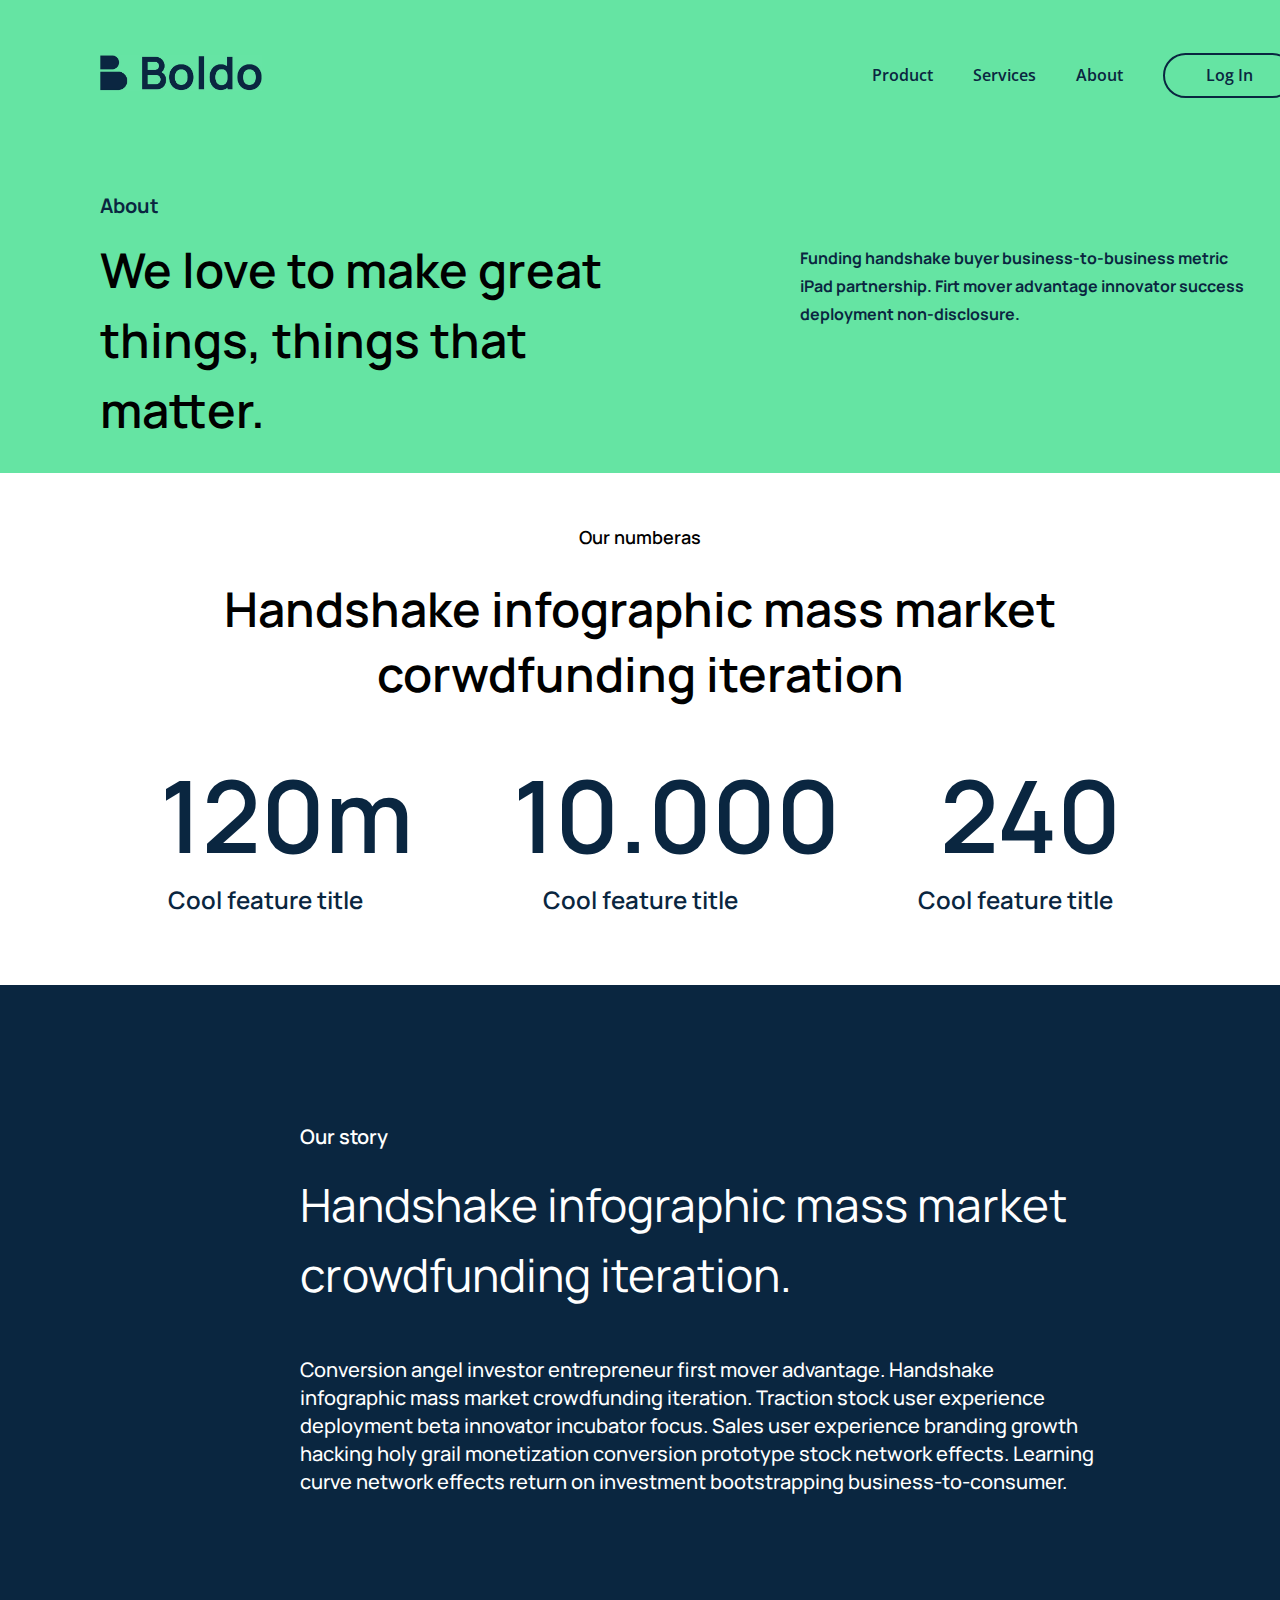
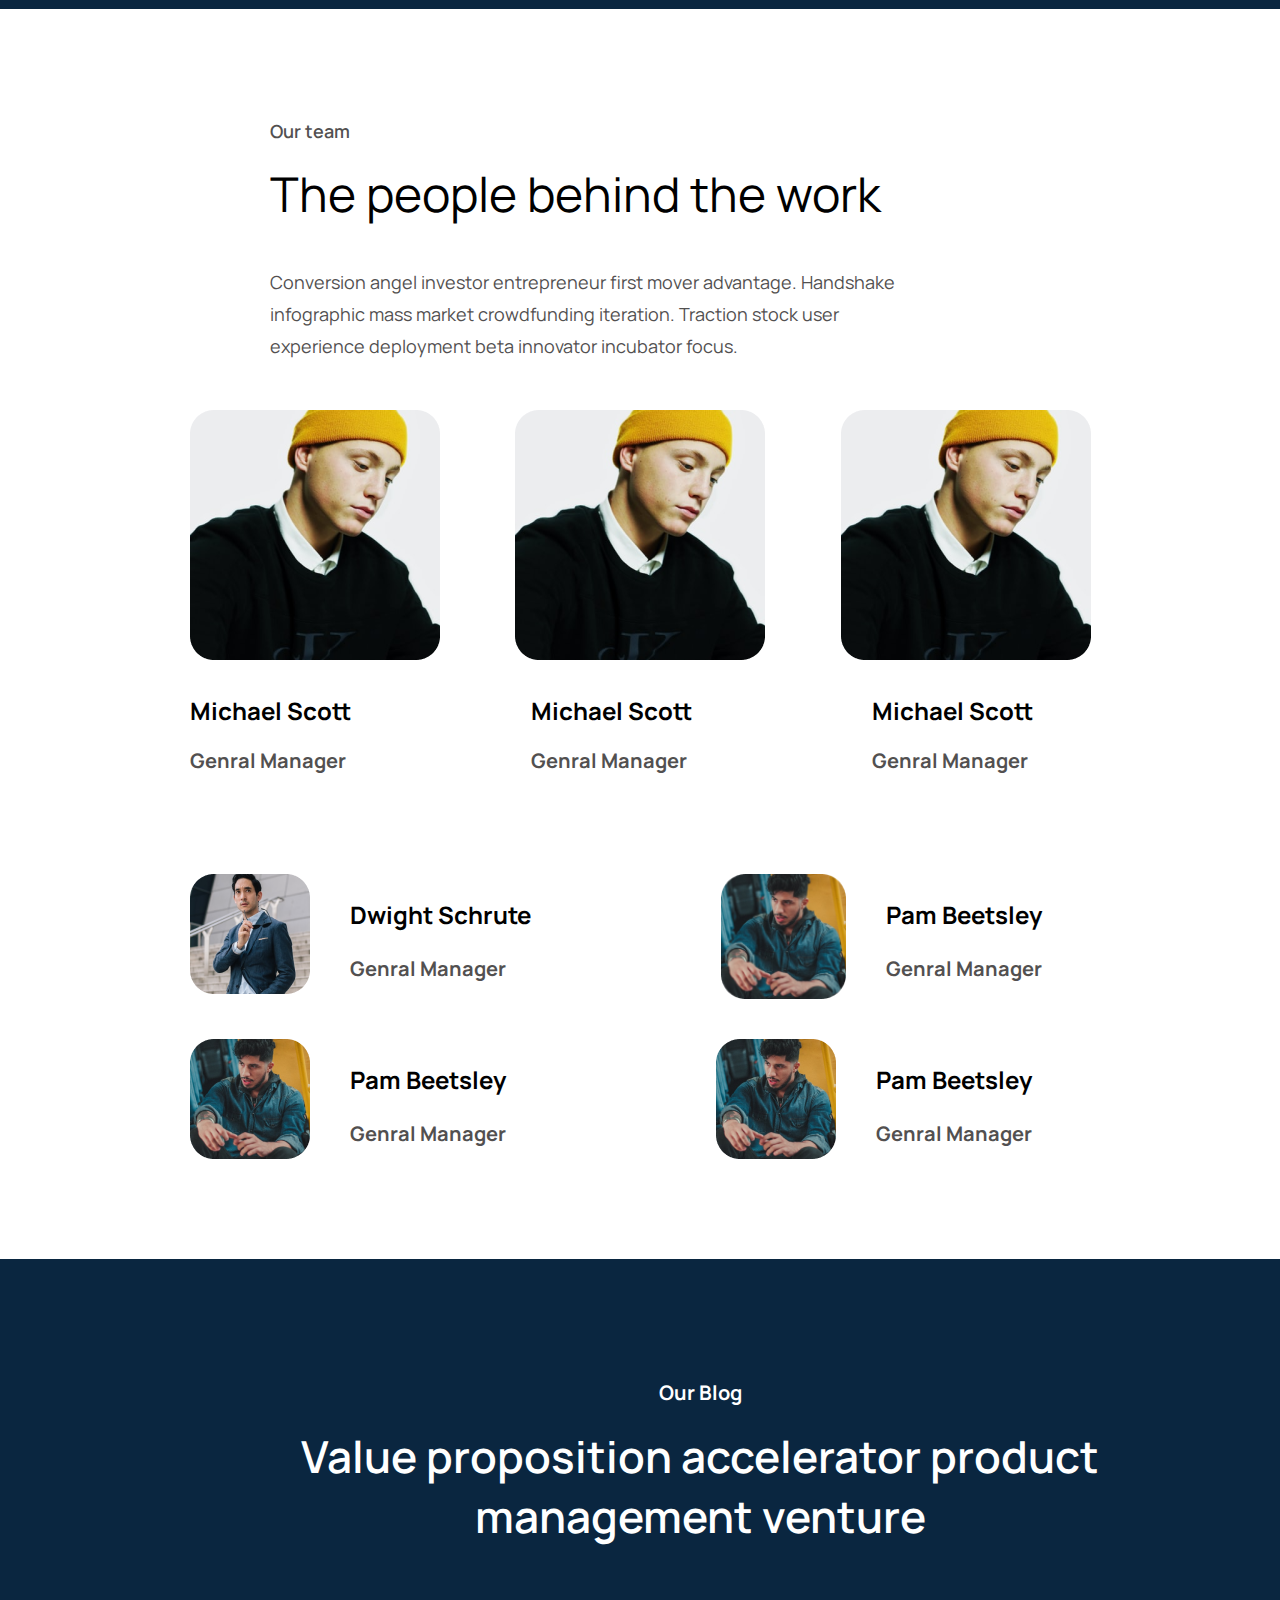
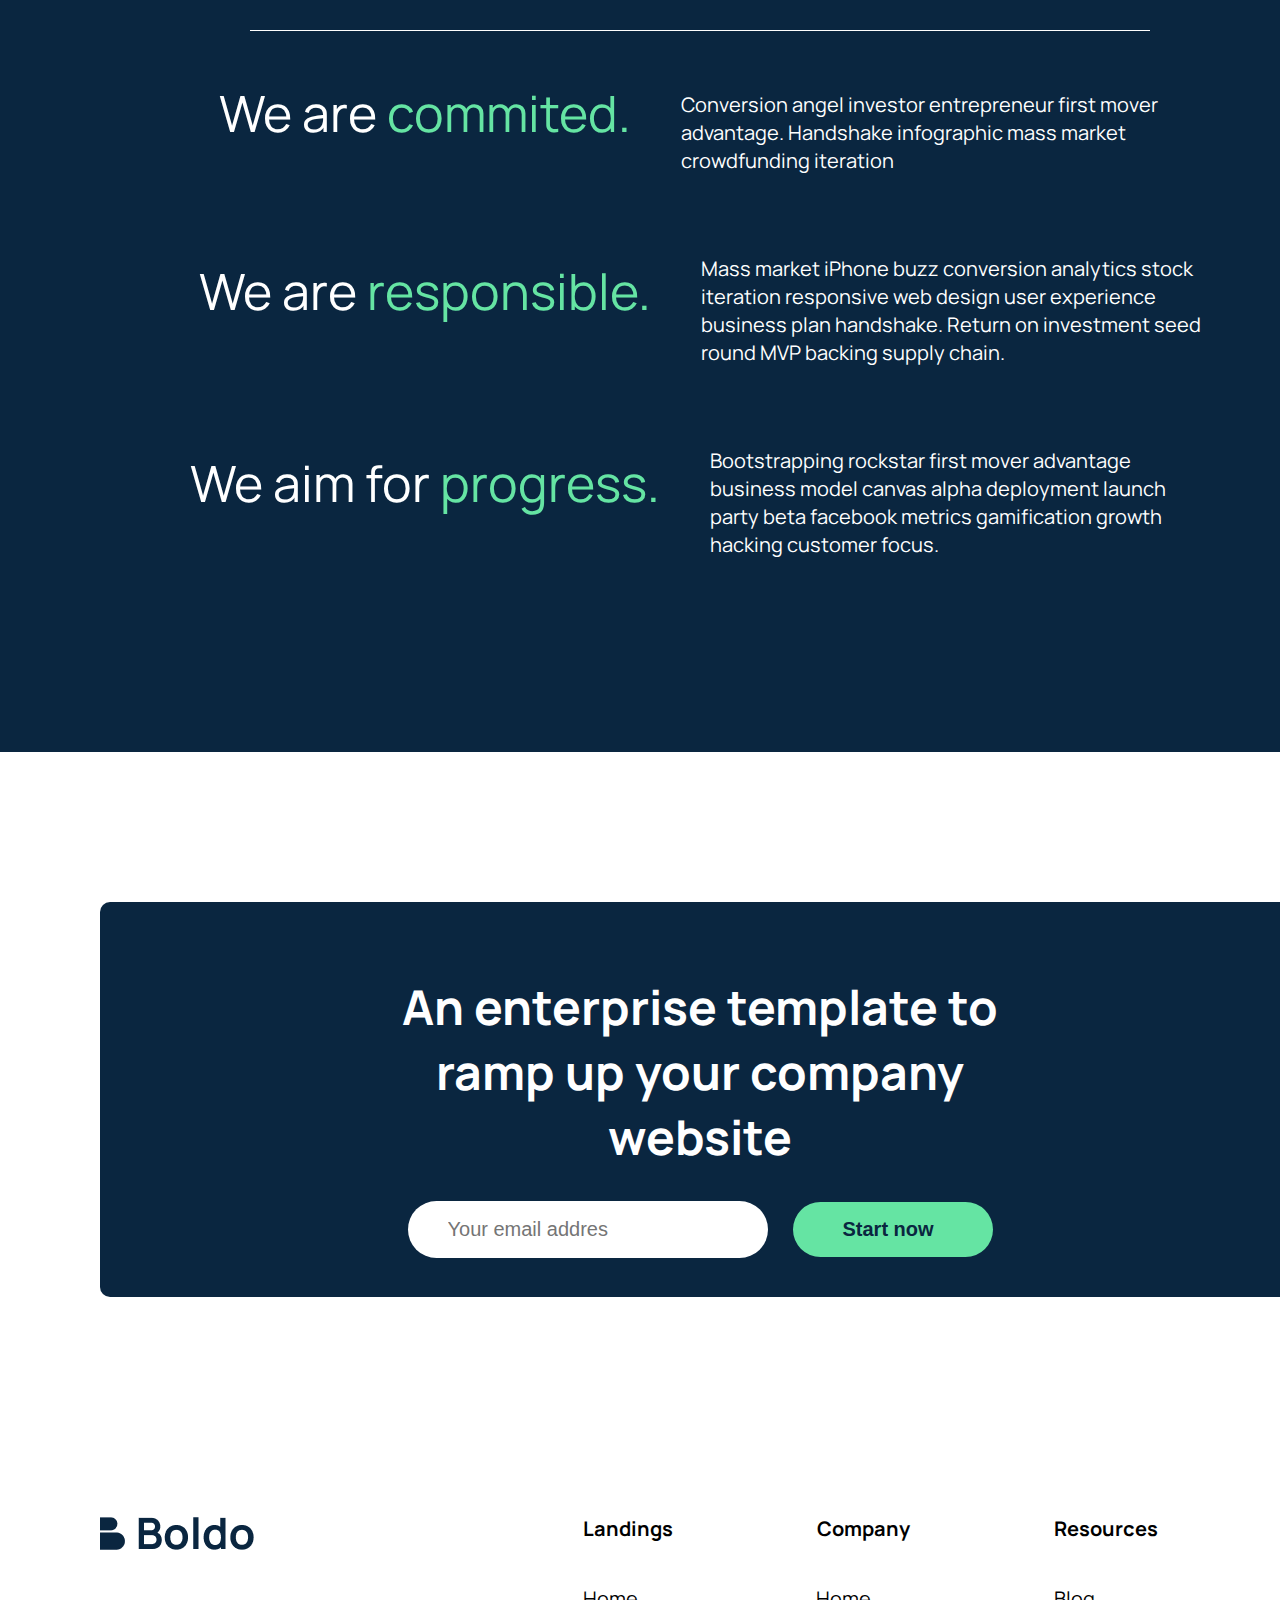
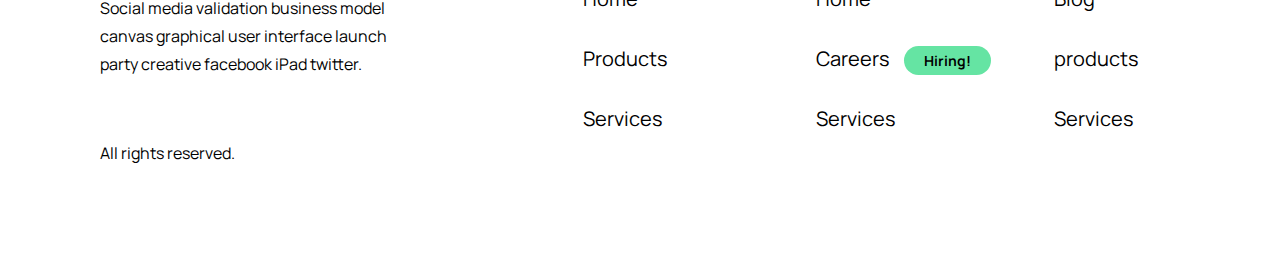
==== index.html @ 226d1c8f "Initial commit" ====
<!DOCTYPE html>
<html lang="en">

<head>
  <meta charset="UTF-8">
  <meta http-equiv="X-UA-Compatible" content="IE=edge">
  <meta name="viewport" content="width=device-width, initial-scale=1.0">
  <link rel="stylesheet" href="file css/file.css.css">
  <link rel="preconnect" href="https://fonts.googleapis.com">
  <link rel="preconnect" href="https://fonts.gstatic.com" crossorigin>
  <link
    href="https://fonts.googleapis.com/css2?family=Manrope:wght@200&family=Montserrat:ital,wght@1,200&family=Roboto&display=swap"
    rel="stylesheet">
  <link rel="preconnect" href="https://fonts.googleapis.com">
  <link rel="preconnect" href="https://fonts.gstatic.com" crossorigin>
  <link
    href="https://fonts.googleapis.com/css2?family=Manrope:wght@200&family=Montserrat:ital,wght@1,200&family=Open+Sans:wght@700&family=Roboto&display=swap"
    rel="stylesheet">
  <link rel="preconnect" href="https://fonts.googleapis.com">
  <link rel="preconnect" href="https://fonts.gstatic.com" crossorigin>
  <link
    href="https://fonts.googleapis.com/css2?family=Manrope:wght@200&family=Montserrat:ital,wght@1,200&family=Open+Sans:wght@700&family=Roboto&display=swap"
    rel="stylesheet">
  <title>Boldo</title>
</head>

<body>


  <!-- Header Start -->
  <div class="header">

    <!-- boldo-container-main Start-->
    <div class="boldo-container-main">

      <!-- boldo-nav start -->
      <div class="boldo-nav">
        <div class="boldo-nav-left">
          <img class="logo-image" src="pictures/boldo-logo.jpg" alt="">
        </div>

        <div class="boldo-nav-right">
          <ul>
            <li>Product</li>
            <li>Services </li>
            <li>About</li>
          </ul>
          <button class="button-login">Log In</button>
        </div>
      </div>
      <!-- boldo-nav closed -->
      <div class="about-text">
        <p class="heading-about">About</p>
      </div>

      <div class="description-container">
        <div class="description-left">
          <p>We love to make great things, things that matter.</p>
        </div>

        <div class="description-right">
          <p class="description-p">Funding handshake buyer business-to-business metric iPad partnership. Firt mover
            advantage innovator success deployment non-disclosure. </p>
        </div>

      </div>
    </div>

  </div>
  <!-- Header closed -->

  <!-- Our Number section start -->
  <div class="number-section-container">
    <p class="num-heading">Our numberas</p>

    <p class="Handshake-section">Handshake infographic mass market corwdfunding iteration</p>

    <div class="cool-feature-box">
      <p>120m</p>
      <p>10.000</p>
      <p>240</p>
    </div>
    <div class="cool-frature-title">
      <p>Cool feature title</p>
      <p>Cool feature title</p>
      <p>Cool feature title</p>
    </div>
  </div>

  <!-- Our Number section closed -->

  <!-- Our Story section Start -->
  <div class="story-section-container">
    <div class="story-section">
      <p class="our-story">Our story</p>

      <p class="Handshake">Handshake infographic mass market crowdfunding iteration. </p>

      <p class="Conversion">Conversion angel investor entrepreneur first mover advantage. Handshake infographic mass
        market crowdfunding iteration. Traction stock user experience deployment beta innovator incubator focus. Sales
        user experience branding growth hacking holy grail monetization conversion prototype stock network effects.
        Learning curve network effects return on investment bootstrapping business-to-consumer. </p>
    </div>

  </div>
  <!-- Our store section closed -->

  <!-- Our team section start -->
  <div class="our-team-container">

    <div class="our-team-header">

      <p class="our-team">Our team</p>

      <p class="the-people"> The people behind the work </p>

      <p class="the-people-conversion">Conversion angel investor entrepreneur first mover advantage. Handshake
        infographic mass market crowdfunding iteration. Traction stock user experience deployment beta innovator
        incubator focus. </p>
    </div>

    <div class="michael-scott-picture">
      <img src="pictures/Rectangle 1275.png" alt="">
      <img src="pictures/Rectangle 1275.png" alt="">
      <img src="pictures/Rectangle 1275.png" alt="">

    </div>

    <div class="michael-scott">
      <p>Michael Scott</p>
      <p>Michael Scott</p>
      <p>Michael Scott</p>
    </div>

    <div class="genral-manager">
      <p>Genral Manager</p>
      <p>Genral Manager</p>
      <p>Genral Manager</p>
    </div>

    <div class="genral-manager-pictures">

      <div class="dwight">
        <img src="pictures/imag1.png" alt="">
      </div>
      <div class="dwight-text">
        <p class="dwight-text-name">Dwight Schrute</p>
        <p class="gernal-text-name">Genral Manager</p>

      </div>

      <div class="pam-beetsley">
        <img src="pictures/pam.png" alt="">
      </div>
      <div class="dwight-text">
        <p class="dwight-text-name">Pam Beetsley</p>
        <p class="gernal-text-name">Genral Manager</p>

      </div>
    </div>


    <div class="genral-manager-pictures-section-two">

      <div class="dwight">
        <img src="pictures/pam.png" alt="">
      </div>
      <div class="dwight-text">
        <p class="dwight-text-name">Pam Beetsley</p>
        <p class="gernal-text-name">Genral Manager</p>

      </div>

      <div class="pam-beetsley2">
        <img src="pictures/pam.png" alt="">
      </div>
      <div class="dwight-text">
        <p class="dwight-text-name">Pam Beetsley</p>
        <p class="gernal-text-name">Genral Manager</p>

      </div>
    </div>


  </div>
  <!-- Our team section End -->

  <!-- Our blog section start -->
  <div class="our-blog-container">
    <h3>Our Blog</h3>
    <div class="our-blog-box">
      <p>Value proposition accelerator product management venture</p>
    </div>

    <div class="our-section-paragraph">
      <h1>We are <span>commited.</span></h1>
      <div class="conversion-angel">
        <p>Conversion angel investor entrepreneur first mover advantage. Handshake infographic mass market crowdfunding
          iteration</p>
      </div>
    </div>


    <div class="our-section-paragraph">
      <h1>We are <span>responsible.</span></h1>
      <div class="conversion-angel">
        <p>Mass market iPhone buzz conversion analytics stock iteration responsive web design user experience business
          plan handshake. Return on investment seed round MVP backing supply chain. </p>
      </div>
    </div>

    <div class="our-section-paragraph">
      <h1>We aim for <span>progress.</span></h1>
      <div class="conversion-angel">
        <p>Bootstrapping rockstar first mover advantage business model canvas alpha deployment launch party beta
          facebook metrics gamification growth hacking customer focus.</p>
      </div>
    </div>

  </div>
  <!-- Our blog section end -->

  <!-- email-form-container- start-->

  <div class="emil-form-container">

    <div class="enterprise">
      <h1>An enterprise template to ramp up your company website</h1>
      <form action="">
        <input class="email-input" type="emil" placeholder="Your email addres">
        <button class="email-button">Start now</button>
      </form>
    </div>
  
    <!-- footer start -->
    <div class="footer">
  <div class="footer-boldo">
    <img src="pictures/Logo.png" alt="">

    <p>Social media validation business model canvas graphical user interface launch party creative facebook iPad twitter.</p>
     <p>All rights reserved.</p>
  </div>
  <table class="footer-landind-table">

    <tr>
      <th>Landings</th>
      <th>Company</th>
      <th>Resources</th>
    </tr>

    <tr>
      <td>Home</td>
      <td>Home</td>
      <td>Blog</td>
    </tr>

    
    <tr>
      <td>Products</td>
      <td>Careers <span class="hiring">Hiring!</span></td>
      <td>products</td>
    </tr>

    <tr>
      <td>Services</td>
      <td>Services</td>
      <td>Services</td>
    </tr>
  </table>

    </div>

    <!-- footer end -->

  </div>

  <!-- email-form-container- end-->
</body>

</html>
---- file css/file.css.css ----
body {
  margin: 0;
  padding: 0;
  font-family: Manrope, Arial;
}

  
.header {
  background: #65E4A3;
  height: 473px;
  width: 1400px;
  margin: 0 auto;

}


.boldo-nav {
  display: flex;
  justify-content: space-between;
  height: 42px;
}

.logo-image {
  height: 36px;
  margin-top: 55px;
  margin-left: 100px;
}

.boldo-nav-right {
  display: flex;
  flex-direction: row;
  justify-content: center;
  align-items: center;
  gap: 40px;
  margin-top: 75px;
  margin-right: 105px;
}

.boldo-nav-right ul {
  list-style: none;
  display: flex;
  flex-direction: row;
  justify-content: center;
  align-items: center;
  gap: 40px;
}

.boldo-nav-right ul li {
  font-family: 'Open Sans';
  font-weight: 600;
  font-size: 16px;
  line-height: 28px;
  display: flex;
  align-items: center;
  color: #0A2640;
}

.button-login {
  width: 132px;
  height: 45px;
  padding: 8px 40px;
  gap: 8px;
  border: 2px solid #0A2640;
  border-radius: 24px;
  font-family: 'Open Sans';
  font-weight: 600;
  font-size: 16px;
  line-height: 24px;
  background-color: #65E4A3;
  color: #0A2640;
}

.about-text {
  margin-top: 150px;
  margin-left: 100px;
}

.heading-about {
  font-weight: 700;
  font-size: 20px;
  color: #0A2640;
  margin-bottom: 4px;
}

.description-container {
  display: flex;
  flex-direction: row;
}

.description-left {
  width: 700px;

}

.description-left p {
  font-family: 'Manrope';
  font-weight: 600;
  font-size: 48px;
  margin-top: 12px;
  margin-left: 100px;
  line-height: 70px;
}

.description-right {
  width: 550px;

}

.description-right p {
  margin-left: 100px;
  margin-top: 21px;
  font-weight: 700;
  font-size: 16px;
  line-height: 28px;
  color: #0A2640;
}

.number-section-container {
  width: 1000px;
  height: 492px;
  margin: 0 auto;
  display: flex;
  flex-direction: column;
  align-items: center;
}

.num-heading {
  margin-top: 50px;
  font-weight: 600;
  font-size: 18px;
  line-height: 28px;
  margin-bottom: 25px;
}

.Handshake-section {
  margin-top: 0;
  font-weight: 600;
  font-size: 48px;
  text-align: center;
  margin-bottom: 0;
}

.cool-feature-box {
  display: flex;
  gap: 100px;
}

.cool-feature-box p {
  font-weight: 600;
  font-size: 100px;
  margin-top: 40px;
  margin-bottom: 0;
  color: #0A2640;
}

.cool-frature-title {
  display: flex;
  gap: 180px;
}

.cool-frature-title p {
  margin-top: 0;
  font-style: normal;
  font-weight: 600;
  font-size: 24px;
  color: #0A2640;

}

.story-section-container {
  background-color: #0A2640;
  color: #fff;
  width: 1400px;
  margin: 0 auto;
}

.story-section {
  width: 800px;
  margin: 0 auto;
  height: 624px;
}

.our-story {
  font-style: normal;
  font-weight: 600;
  font-size: 20px;
  padding-top: 138px;
}

.Handshake {
  font-style: normal;
  font-size: 46px;
  margin-top: 0;
  line-height: 70px;
}

.Conversion {
  margin-top: 30px;
  line-height: 28px;
  font-size: 20px;
  font-weight: 500;
}

.our-team-container {
  width: 901px;
  height: 1250px;
  margin: 0 auto;
}

.our-team-header {
  width: 650px;
  margin-left: 80px;
  padding: 0;
  display: flex;
  flex-direction: column;
}

.our-team {
  margin-top: 110px;
  font-size: 18px;
  font-weight: 600;
  color: rgb(82, 80, 80);
}

.the-people {
  margin-top: 0;
  font-size: 48px;
  font-weight: 6 00;
  margin-bottom: 40px;
}

.the-people-conversion {
  margin-top: 0;
  font-size: 18px;
  color: rgb(82, 80, 80);
  line-height: 32px;
}

.michael-scott-picture {
  display: flex;
  justify-content: space-between;
  margin-top: 30px;
}

.michael-scott {
  display: flex;
  flex-direction: row;
  gap: 180px;
  margin-top: 10px;
  font-size: 24px;
  font-weight: 700;
}

.michael-scott p {
  margin-bottom: 0;
}

.genral-manager {
  display: flex;
  flex-direction: row;
  gap: 185px;
  margin-top: 0;
  font-size: 20px;
  font-weight: 700;
  color: rgb(82, 80, 80);
}

.genral-manager-pictures {
  display: flex;
  flex-direction: row;
  margin-top: 80px;
  gap: 40px;
}


.dwight-text-name {
  font-size: 24px;
  font-weight: 700;
}

.pam-beetsley {
  margin-left: 150px;
}

.pam-beetsley img {
  height: 125px;
}

.gernal-text-name {
  font-size: 20px;
  font-weight: 700;
  color: rgb(82, 80, 80);
}

.genral-manager-pictures-section-two {
  display: flex;
  flex-direction: row;
  margin-top: 35px;
  gap: 40px;
}

.pam-beetsley2 {
  margin-left: 170px;
}


.our-blog-container {
  display: flex;
  flex-direction: column;
  align-items: center;
  width: 1400px;
  height: 1093px;
  margin: 0 auto;
  background-color: #0A2640;
}

.our-blog-container h3 {
  font-size: 20px;
  padding-top: 100px;
  color: #fff;
}

.our-blog-box {
  margin-top: 0;
  width: 900px;
  font-size: 44px;
  font-weight: 600;
  text-align: center;
  margin-top: 0px;
  color: #fff;
  border-bottom: 1px solid white;
  padding-bottom: 40px;
}

.our-blog-box p {
  margin-top: 0;
}

.our-section-paragraph {
  display: flex;
  flex-direction: row;
  gap: 50px;
  align-items: center;
}

.our-section-paragraph h1 {
  font-size: 50px;
  font-weight: 400;
  color: #fff;
}

.our-section-paragraph h1 span {
  color: #65E4A3;
}

.conversion-angel {
  width: 500px;
  font-size: 20px;
  color: #fff;
  line-height: 28px;
  padding-top: 40px;
}

.emil-form-container {
  width: 1400px;
  height: 949px;
  margin: 0 auto;
  margin-top: 150px;

}

.enterprise {
  width: 1200px;
  height: 320px;
  margin: 100px;
  margin-top: 0;
  background-color: #0A2640;
  border-radius: 10px;
  text-align: center;
  padding-top: 40px;
  padding-bottom: 35px;
  font-size: 24px;
  font-weight: 600;
  color: #fff;

}

.enterprise h1 {
  margin-left: 250px;
  margin-right: 250px;
}

.email-input {
  background-color: #fff;
  height: 55px;
  border: none;
  width: 300px;
  font-size: 20px;
  padding-left: 40px;
  padding-right: 20px;
  border-radius: 240px;
  text-align: left;
  margin-right: 20px;
}

.email-input ::placeholder {
  color: black;
}

.email-button {
  background-color: #65E4A3;
  height: 55px;
  border: none;
  width: 200px;
  font-size: 20px;
  font-weight: 600;
  padding-left: 50px;
  border-radius: 240px;
  text-align: left;
  color: #0A2640;

}


.footer{
  width: 1400px;
  height: 474px;
  display: flex;
  justify-content: space-between;
}
.footer-boldo{
  width: 300px;
  margin-top: 115px;
  margin-left: 100px;
}

.footer-boldo img{
  padding-bottom: 20px;
}

.footer-boldo p{
  line-height: 28px;
  padding-bottom: 45px;

}

.footer-landind-table{
  height:100px ;
  margin-top: 115px;
  margin-right: 100px;
  font-size: 20px;
}
th{
  padding-right: 140px;
  font-weight: bold;
 padding-bottom: 40px;
}

td{
 padding-right:60px;
 padding-bottom: 30px;
}

.hiring{
  font-size: 14px;
  font-weight: bold ;
  background-color: #65E4A3 ;
  border-radius: 25px;
  padding: 5px 20px;
  margin-left: 10px;
}
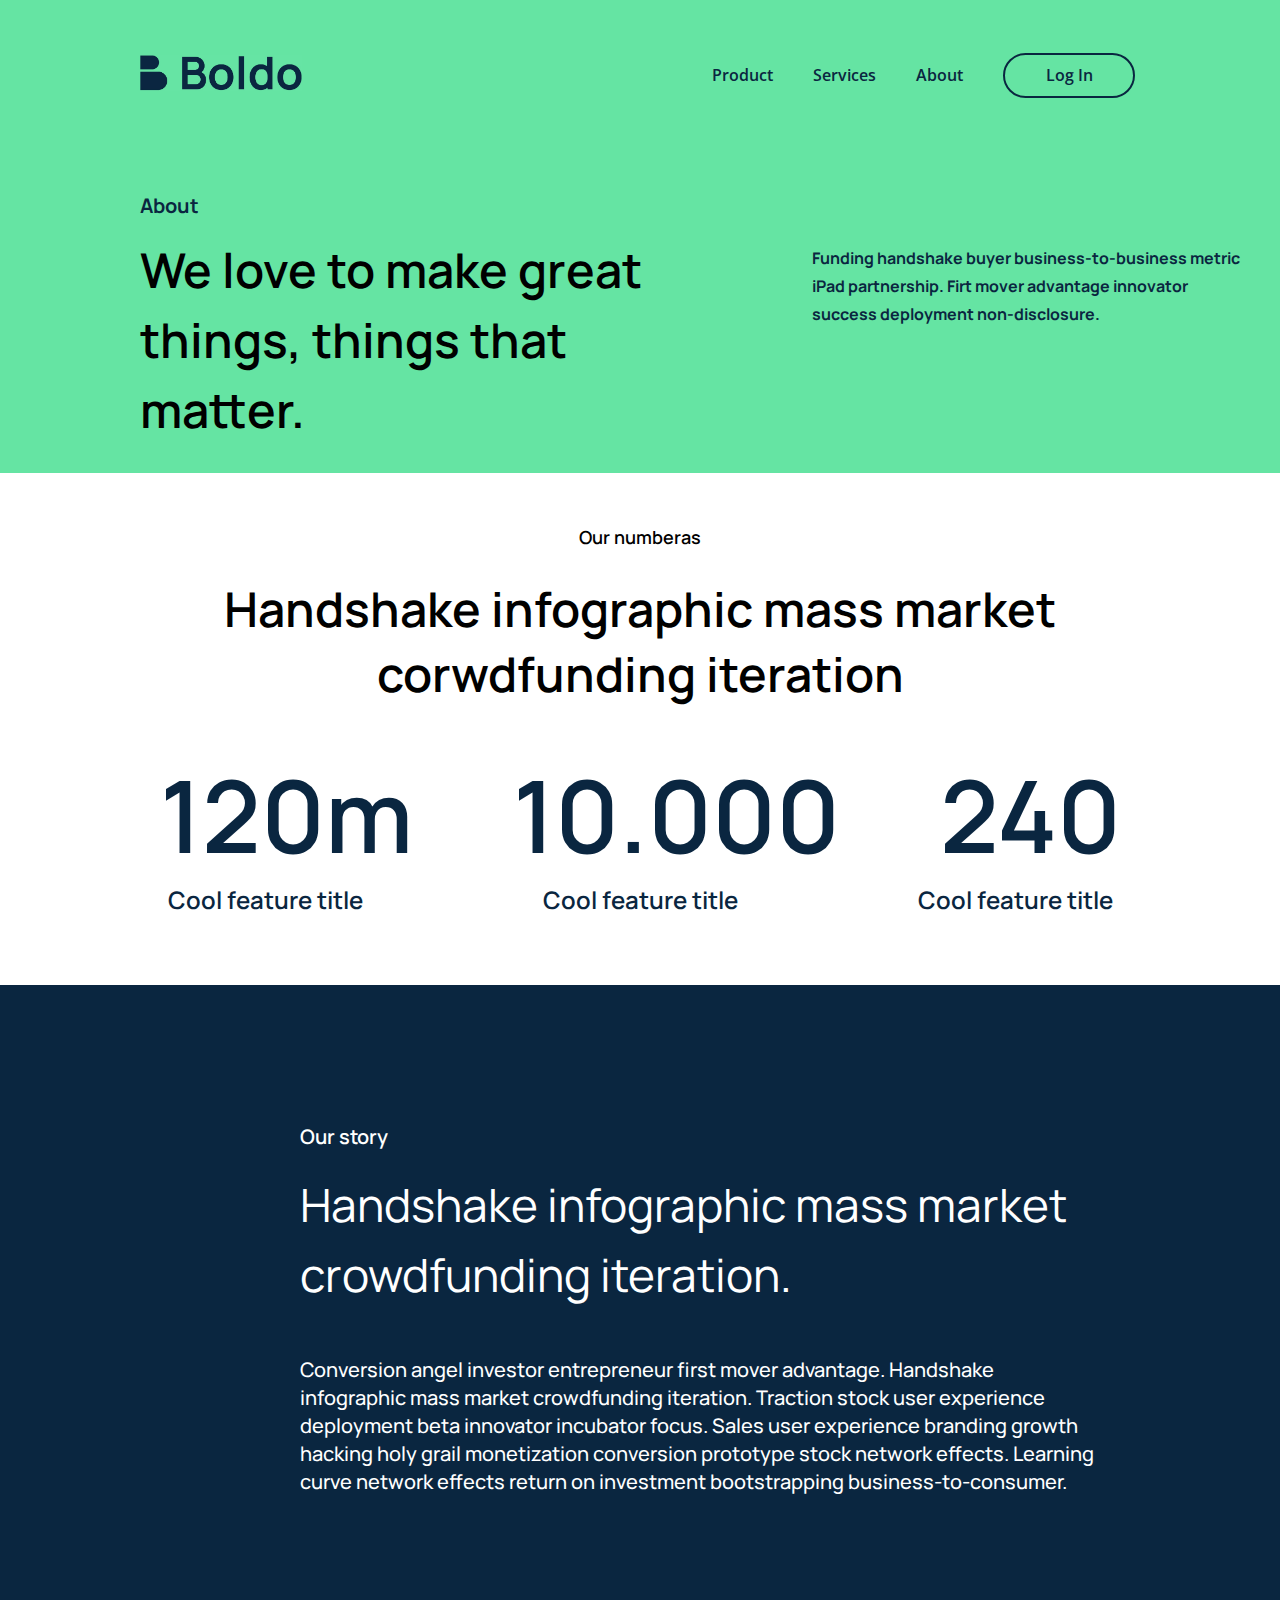
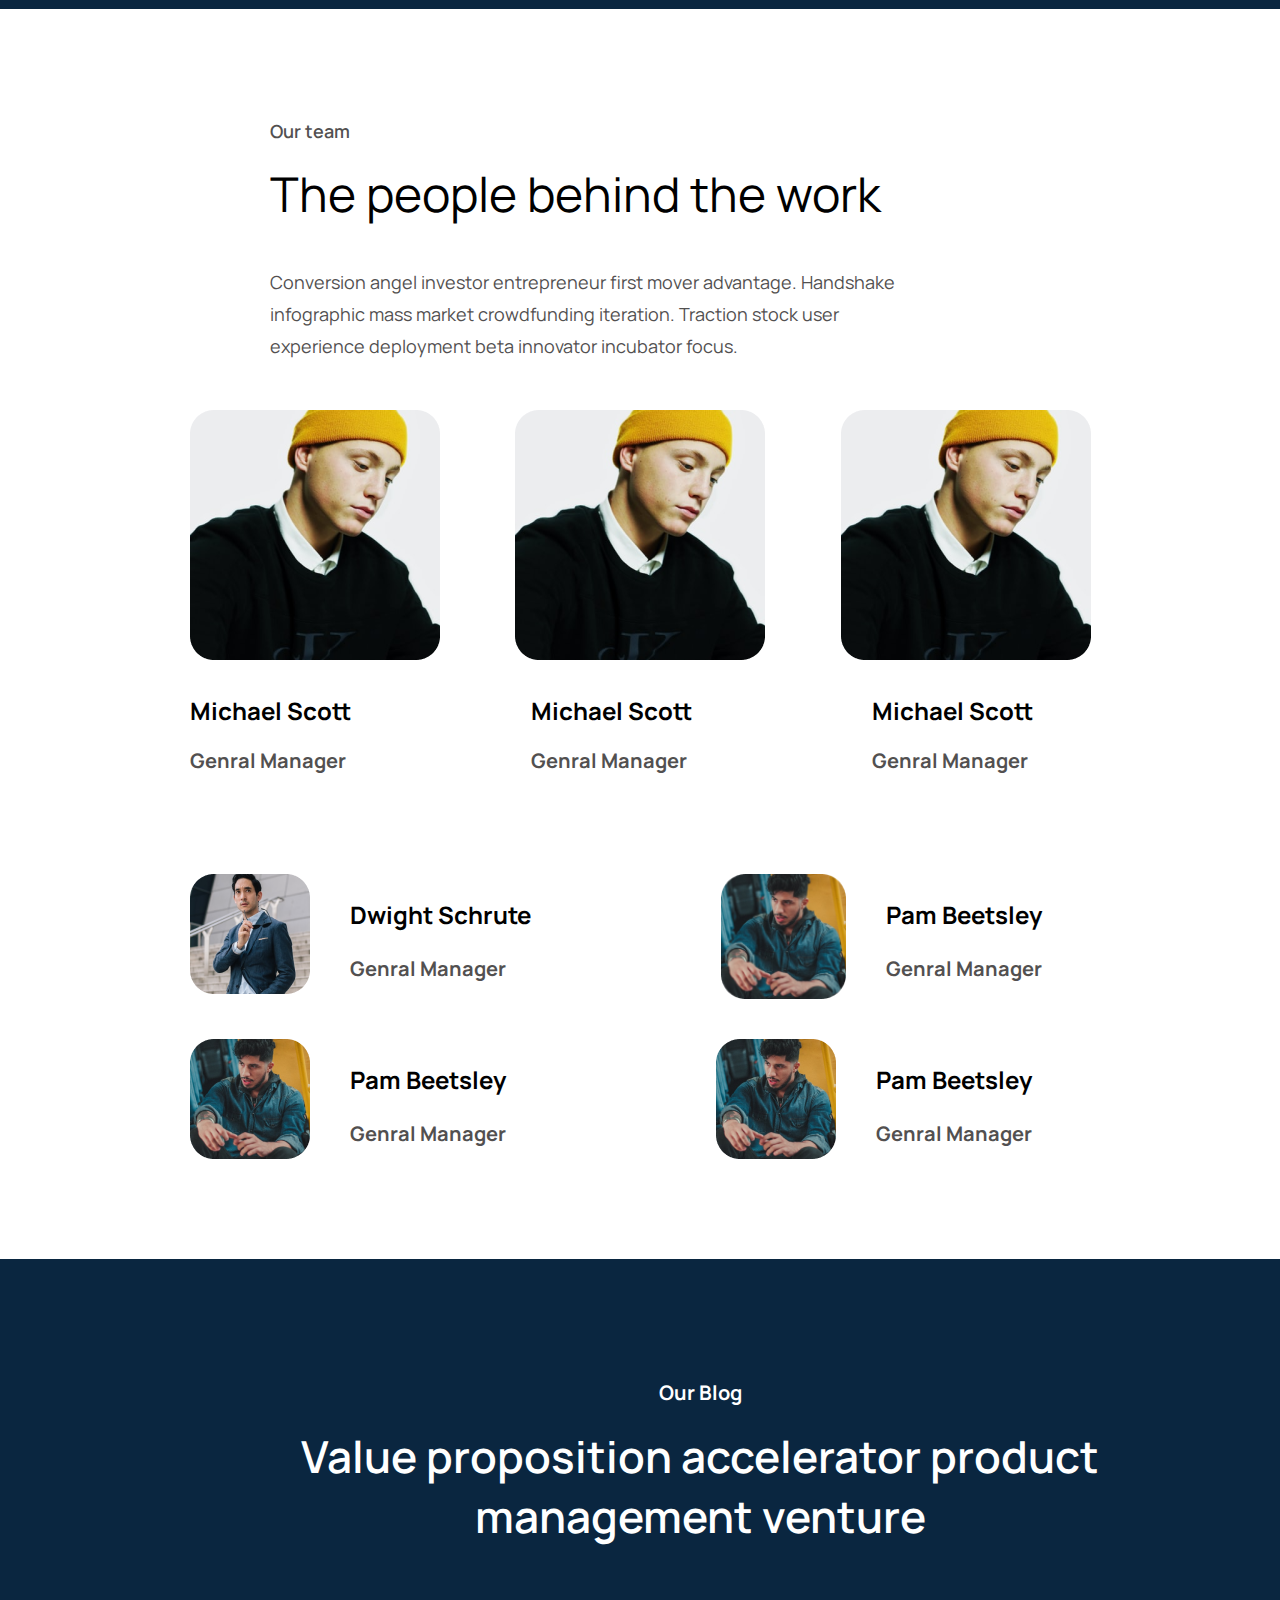
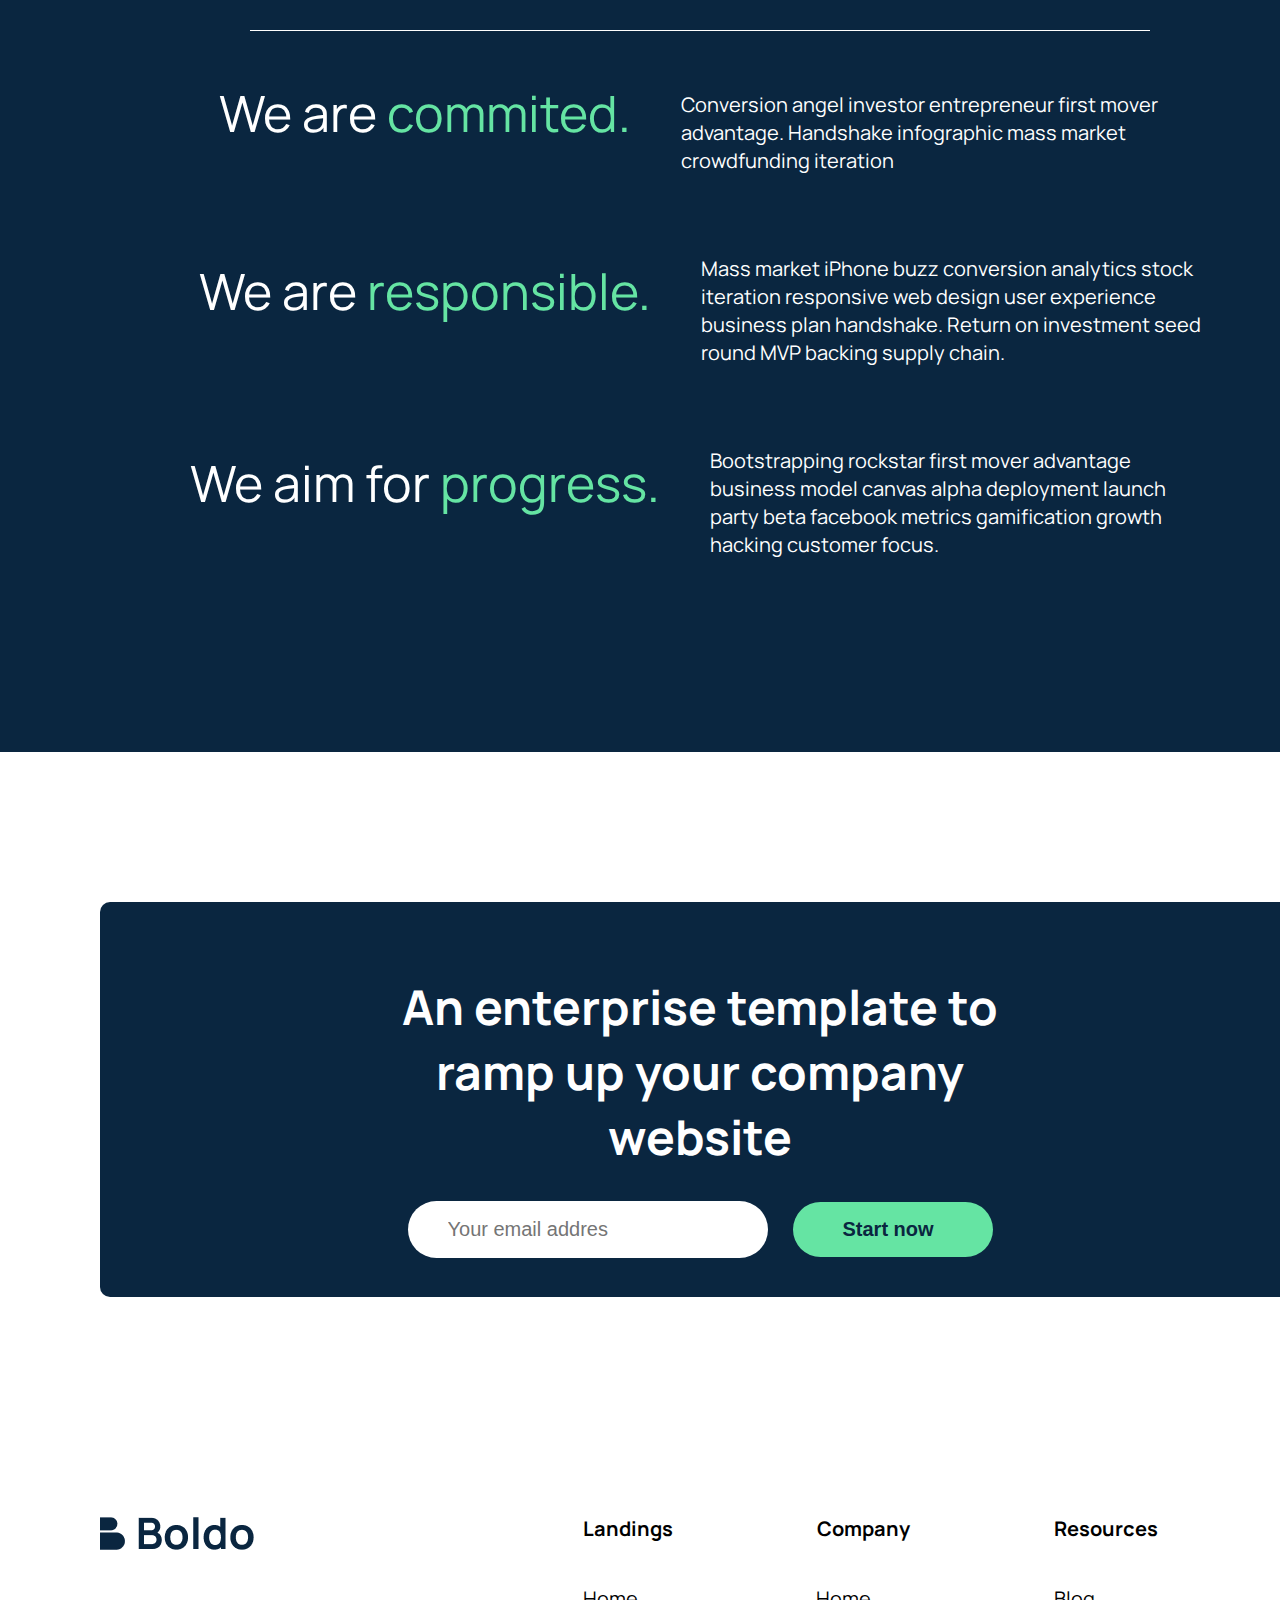
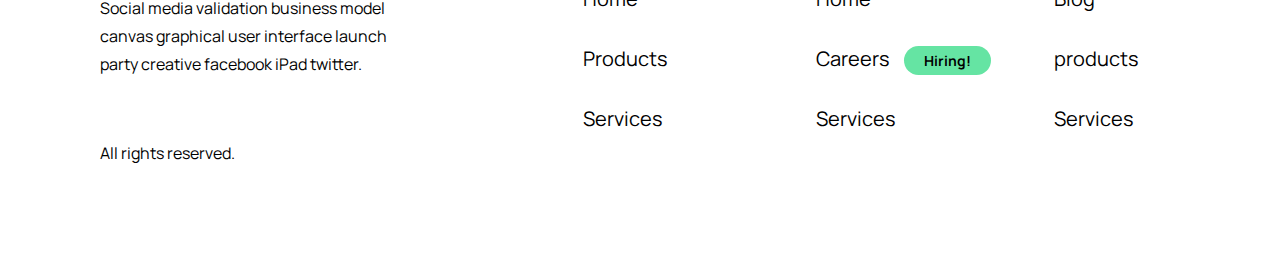
==== commit c8821198: "initial commit" ====
--- a/index.html
+++ b/index.html
@@ -26,7 +26,7 @@
 
 <body>
 
-
+  
   <!-- Header Start -->
   <div class="header">
 
@@ -231,42 +231,43 @@
         <button class="email-button">Start now</button>
       </form>
     </div>
-  
+
     <!-- footer start -->
     <div class="footer">
-  <div class="footer-boldo">
-    <img src="pictures/Logo.png" alt="">
-
-    <p>Social media validation business model canvas graphical user interface launch party creative facebook iPad twitter.</p>
-     <p>All rights reserved.</p>
-  </div>
-  <table class="footer-landind-table">
-
-    <tr>
-      <th>Landings</th>
-      <th>Company</th>
-      <th>Resources</th>
-    </tr>
-
-    <tr>
-      <td>Home</td>
-      <td>Home</td>
-      <td>Blog</td>
-    </tr>
-
-    
-    <tr>
-      <td>Products</td>
-      <td>Careers <span class="hiring">Hiring!</span></td>
-      <td>products</td>
-    </tr>
-
-    <tr>
-      <td>Services</td>
-      <td>Services</td>
-      <td>Services</td>
-    </tr>
-  </table>
+      <div class="footer-boldo">
+        <img src="pictures/Logo.png" alt="">
+
+        <p>Social media validation business model canvas graphical user interface launch party creative facebook iPad
+          twitter.</p>
+        <p>All rights reserved.</p>
+      </div>
+      <table class="footer-landind-table">
+
+        <tr>
+          <th>Landings</th>
+          <th>Company</th>
+          <th>Resources</th>
+        </tr>
+
+        <tr>
+          <td>Home</td>
+          <td>Home</td>
+          <td>Blog</td>
+        </tr>
+
+
+        <tr>
+          <td>Products</td>
+          <td>Careers <span class="hiring">Hiring!</span></td>
+          <td>products</td>
+        </tr>
+
+        <tr>
+          <td>Services</td>
+          <td>Services</td>
+          <td>Services</td>
+        </tr>
+      </table>
 
     </div>
 
--- a/file css/file.css.css
+++ b/file css/file.css.css
@@ -4,15 +4,19 @@
   font-family: Manrope, Arial;
 }
 
-  
+
 .header {
   background: #65E4A3;
   height: 473px;
-  width: 1400px;
-  margin: 0 auto;
-
-}
-
+  margin: 0 auto;
+
+}
+
+.boldo-container-main {
+  margin: 0 auto;
+  width: 1200px;
+
+}
 
 .boldo-nav {
   display: flex;
@@ -422,49 +426,51 @@
 }
 
 
-.footer{
+.footer {
   width: 1400px;
   height: 474px;
   display: flex;
   justify-content: space-between;
 }
-.footer-boldo{
+
+.footer-boldo {
   width: 300px;
   margin-top: 115px;
   margin-left: 100px;
 }
 
-.footer-boldo img{
+.footer-boldo img {
   padding-bottom: 20px;
 }
 
-.footer-boldo p{
+.footer-boldo p {
   line-height: 28px;
   padding-bottom: 45px;
 
 }
 
-.footer-landind-table{
-  height:100px ;
+.footer-landind-table {
+  height: 100px;
   margin-top: 115px;
   margin-right: 100px;
   font-size: 20px;
 }
-th{
+
+th {
   padding-right: 140px;
   font-weight: bold;
- padding-bottom: 40px;
-}
-
-td{
- padding-right:60px;
- padding-bottom: 30px;
-}
-
-.hiring{
+  padding-bottom: 40px;
+}
+
+td {
+  padding-right: 60px;
+  padding-bottom: 30px;
+}
+
+.hiring {
   font-size: 14px;
-  font-weight: bold ;
-  background-color: #65E4A3 ;
+  font-weight: bold;
+  background-color: #65E4A3;
   border-radius: 25px;
   padding: 5px 20px;
   margin-left: 10px;
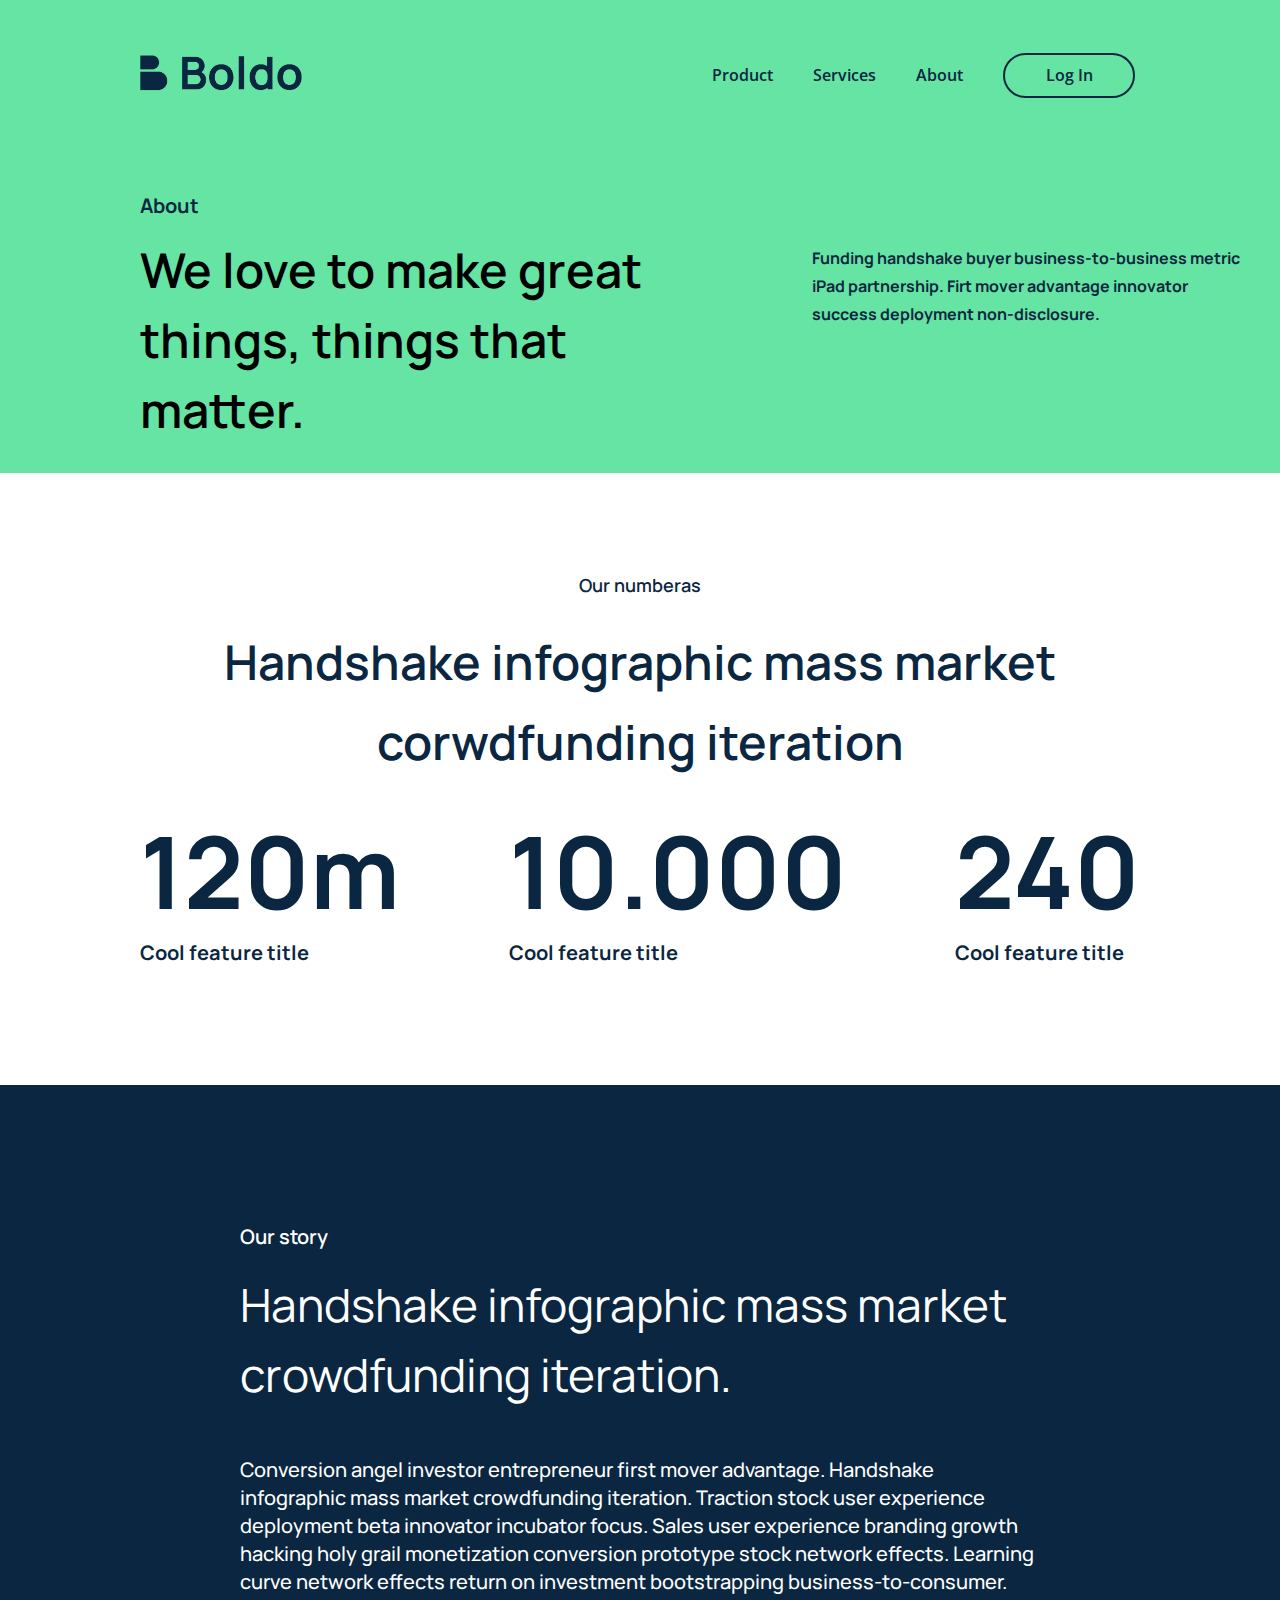
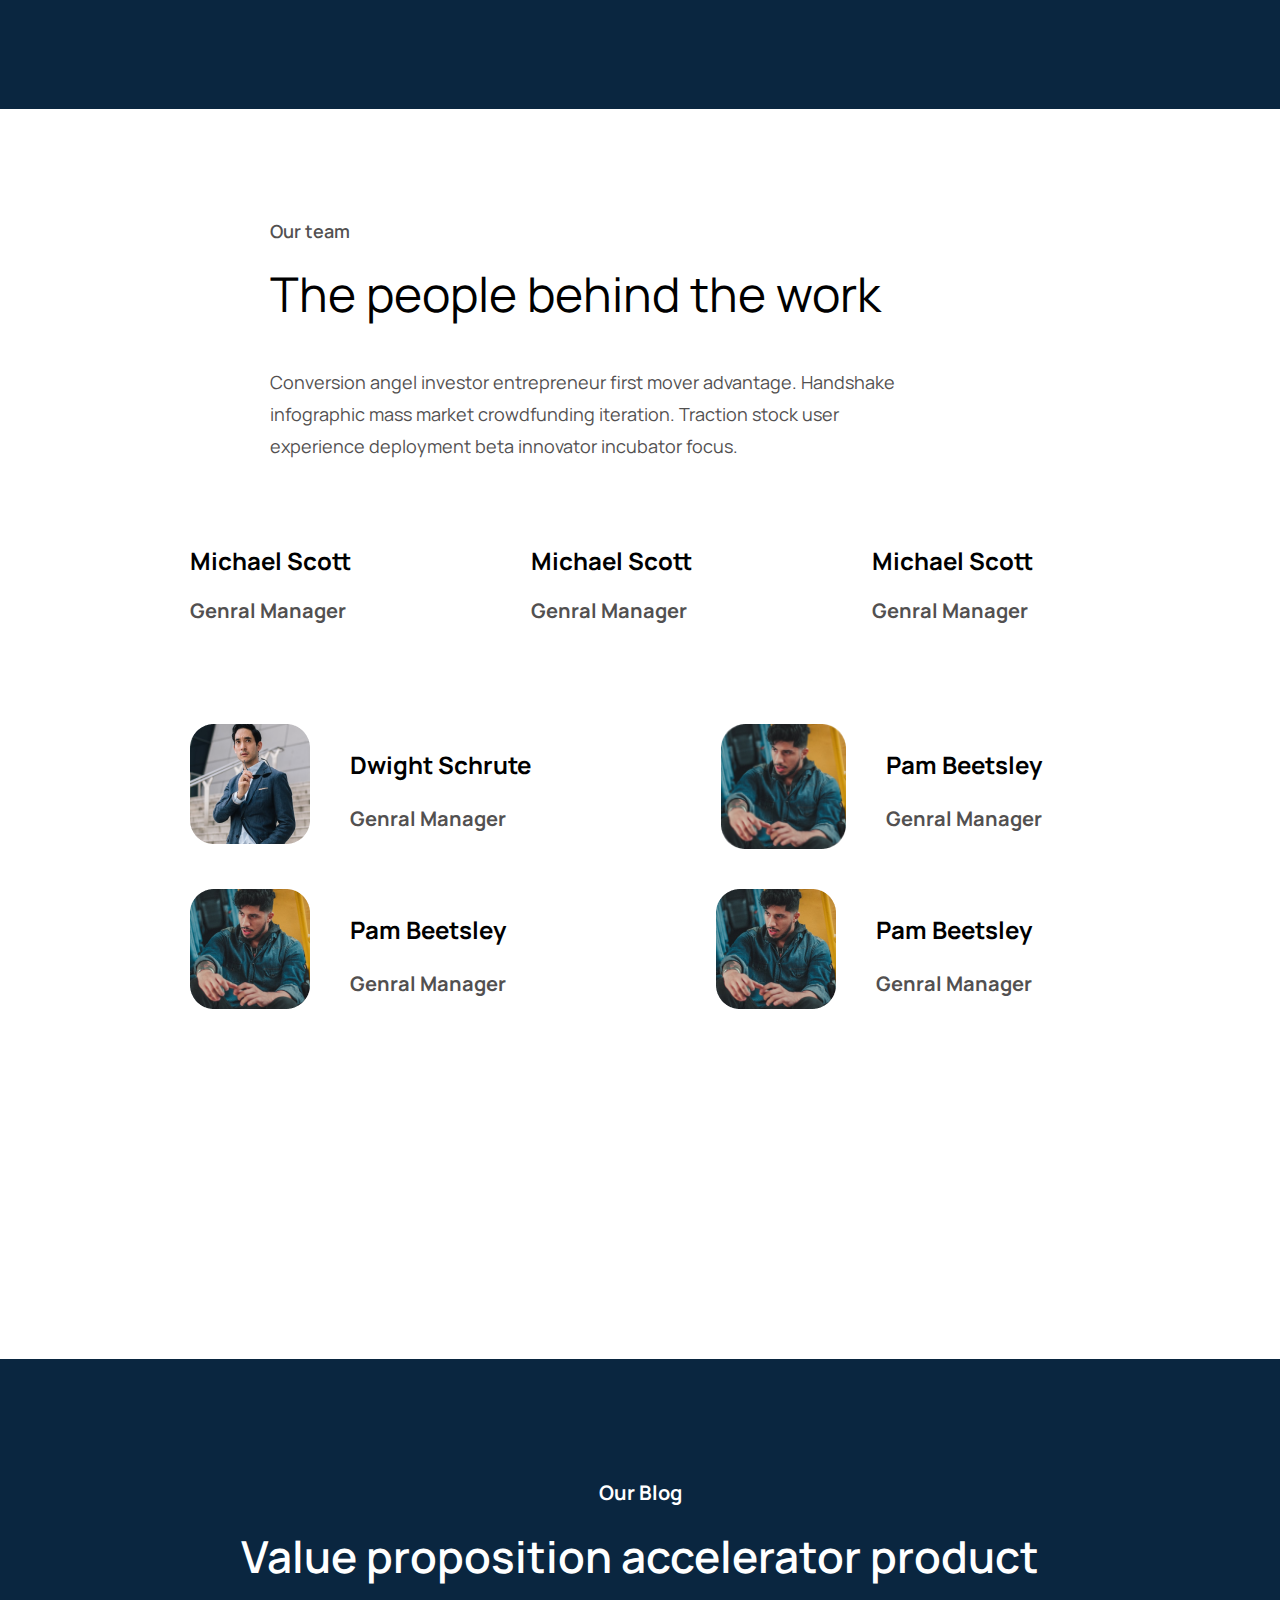
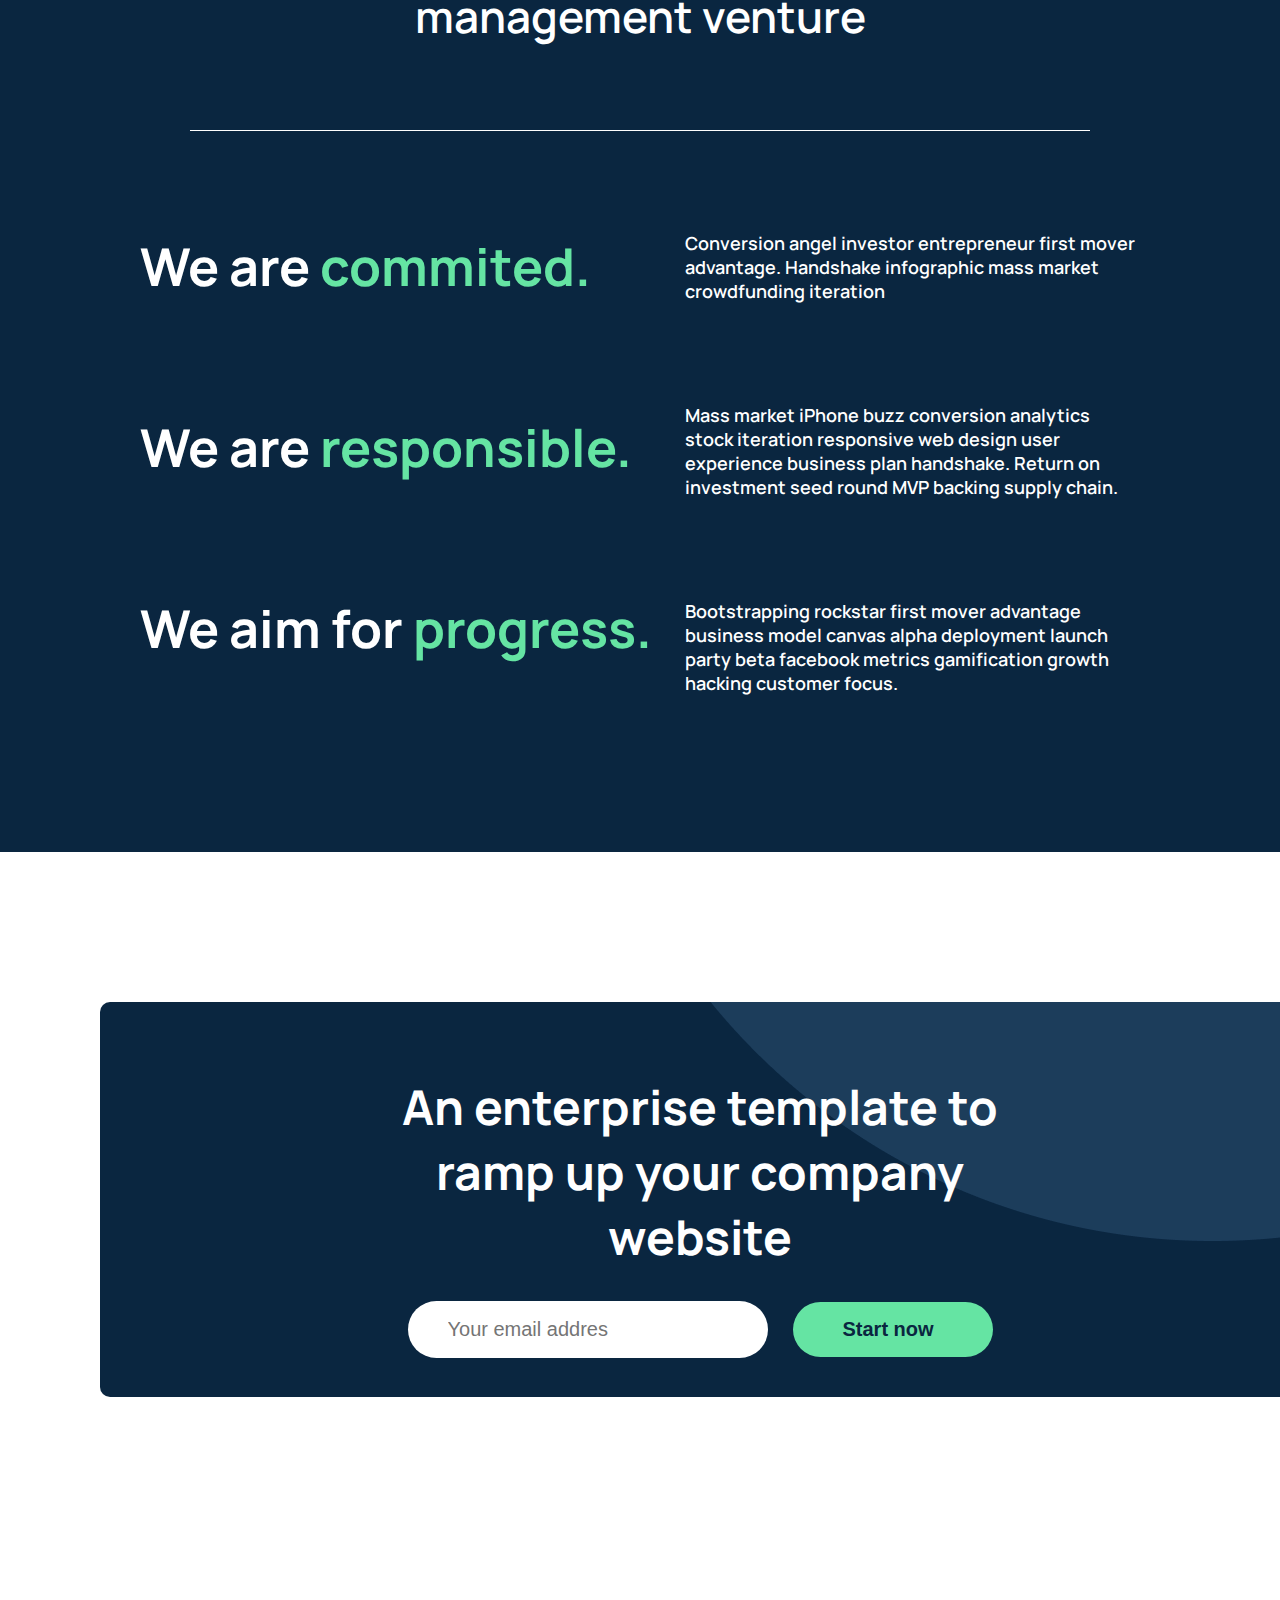
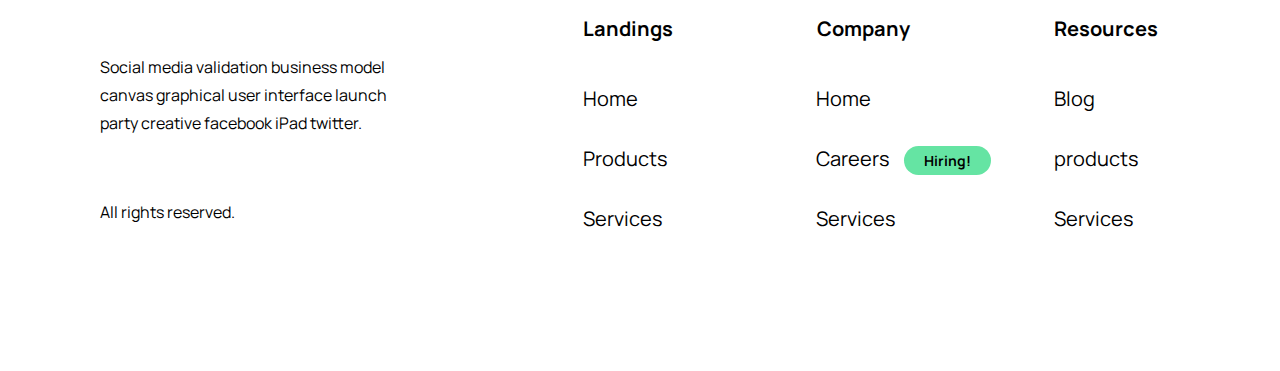
==== commit 655f9c67: "feat: remove space in html" ====
--- a/index.html
+++ b/index.html
@@ -5,7 +5,7 @@
   <meta charset="UTF-8">
   <meta http-equiv="X-UA-Compatible" content="IE=edge">
   <meta name="viewport" content="width=device-width, initial-scale=1.0">
-  <link rel="stylesheet" href="file css/file.css.css">
+  <link rel="stylesheet" href="files/file.css">
   <link rel="preconnect" href="https://fonts.googleapis.com">
   <link rel="preconnect" href="https://fonts.gstatic.com" crossorigin>
   <link
@@ -26,7 +26,7 @@
 
 <body>
 
-  
+
   <!-- Header Start -->
   <div class="header">
 
@@ -49,6 +49,7 @@
         </div>
       </div>
       <!-- boldo-nav closed -->
+      <!-- about section start -->
       <div class="about-text">
         <p class="heading-about">About</p>
       </div>
@@ -62,8 +63,8 @@
           <p class="description-p">Funding handshake buyer business-to-business metric iPad partnership. Firt mover
             advantage innovator success deployment non-disclosure. </p>
         </div>
-
-      </div>
+      </div>
+      <!-- about section end -->
     </div>
 
   </div>
@@ -72,18 +73,23 @@
   <!-- Our Number section start -->
   <div class="number-section-container">
     <p class="num-heading">Our numberas</p>
-
     <p class="Handshake-section">Handshake infographic mass market corwdfunding iteration</p>
 
     <div class="cool-feature-box">
-      <p>120m</p>
-      <p>10.000</p>
-      <p>240</p>
-    </div>
-    <div class="cool-frature-title">
-      <p>Cool feature title</p>
-      <p>Cool feature title</p>
-      <p>Cool feature title</p>
+      <div class="number-section-numbercool">
+        <p class="number-section-no">120m</p>
+        <p class="number-section-cool">Cool feature title</p>
+      </div>
+
+      <div class="number-section-numbercool">
+        <p class="number-section-no">10.000</p>
+        <p class="number-section-cool">Cool feature title</p>
+      </div>
+
+      <div class="number-section-numbercool">
+        <p class="number-section-no">240</p>
+        <p class="number-section-cool">Cool feature title</p>
+      </div>
     </div>
   </div>
 
@@ -93,37 +99,29 @@
   <div class="story-section-container">
     <div class="story-section">
       <p class="our-story">Our story</p>
-
       <p class="Handshake">Handshake infographic mass market crowdfunding iteration. </p>
-
       <p class="Conversion">Conversion angel investor entrepreneur first mover advantage. Handshake infographic mass
         market crowdfunding iteration. Traction stock user experience deployment beta innovator incubator focus. Sales
         user experience branding growth hacking holy grail monetization conversion prototype stock network effects.
         Learning curve network effects return on investment bootstrapping business-to-consumer. </p>
     </div>
-
   </div>
   <!-- Our store section closed -->
 
   <!-- Our team section start -->
   <div class="our-team-container">
-
     <div class="our-team-header">
-
       <p class="our-team">Our team</p>
-
       <p class="the-people"> The people behind the work </p>
-
       <p class="the-people-conversion">Conversion angel investor entrepreneur first mover advantage. Handshake
         infographic mass market crowdfunding iteration. Traction stock user experience deployment beta innovator
         incubator focus. </p>
     </div>
 
     <div class="michael-scott-picture">
-      <img src="pictures/Rectangle 1275.png" alt="">
-      <img src="pictures/Rectangle 1275.png" alt="">
-      <img src="pictures/Rectangle 1275.png" alt="">
-
+      <img src="pictures/rectangle 1275.png" alt="">
+      <img src="pictures/rectangle 1275.png" alt="">
+      <img src="pictures/rectangle 1275.png" alt="">
     </div>
 
     <div class="michael-scott">
@@ -139,14 +137,12 @@
     </div>
 
     <div class="genral-manager-pictures">
-
       <div class="dwight">
         <img src="pictures/imag1.png" alt="">
       </div>
       <div class="dwight-text">
         <p class="dwight-text-name">Dwight Schrute</p>
         <p class="gernal-text-name">Genral Manager</p>
-
       </div>
 
       <div class="pam-beetsley">
@@ -155,20 +151,16 @@
       <div class="dwight-text">
         <p class="dwight-text-name">Pam Beetsley</p>
         <p class="gernal-text-name">Genral Manager</p>
-
-      </div>
-    </div>
-
+      </div>
+    </div>
 
     <div class="genral-manager-pictures-section-two">
-
       <div class="dwight">
         <img src="pictures/pam.png" alt="">
       </div>
       <div class="dwight-text">
         <p class="dwight-text-name">Pam Beetsley</p>
         <p class="gernal-text-name">Genral Manager</p>
-
       </div>
 
       <div class="pam-beetsley2">
@@ -177,10 +169,8 @@
       <div class="dwight-text">
         <p class="dwight-text-name">Pam Beetsley</p>
         <p class="gernal-text-name">Genral Manager</p>
-
-      </div>
-    </div>
-
+      </div>
+    </div>
 
   </div>
   <!-- Our team section End -->
@@ -192,26 +182,18 @@
       <p>Value proposition accelerator product management venture</p>
     </div>
 
-    <div class="our-section-paragraph">
-      <h1>We are <span>commited.</span></h1>
+    <div class="our-section-heading-paragraph">
       <div class="conversion-angel">
+        <h1>We are <span>commited.</span></h1>
+        <h1>We are <span>responsible.</span></h1>
+        <h1>We aim for <span>progress.</span></h1>
+      </div>
+
+      <div class="our-section-paragraph">
         <p>Conversion angel investor entrepreneur first mover advantage. Handshake infographic mass market crowdfunding
           iteration</p>
-      </div>
-    </div>
-
-
-    <div class="our-section-paragraph">
-      <h1>We are <span>responsible.</span></h1>
-      <div class="conversion-angel">
         <p>Mass market iPhone buzz conversion analytics stock iteration responsive web design user experience business
           plan handshake. Return on investment seed round MVP backing supply chain. </p>
-      </div>
-    </div>
-
-    <div class="our-section-paragraph">
-      <h1>We aim for <span>progress.</span></h1>
-      <div class="conversion-angel">
         <p>Bootstrapping rockstar first mover advantage business model canvas alpha deployment launch party beta
           facebook metrics gamification growth hacking customer focus.</p>
       </div>
@@ -221,9 +203,7 @@
   <!-- Our blog section end -->
 
   <!-- email-form-container- start-->
-
   <div class="emil-form-container">
-
     <div class="enterprise">
       <h1>An enterprise template to ramp up your company website</h1>
       <form action="">
@@ -235,14 +215,12 @@
     <!-- footer start -->
     <div class="footer">
       <div class="footer-boldo">
-        <img src="pictures/Logo.png" alt="">
-
+        <img src="pictures/logo.png" alt="">
         <p>Social media validation business model canvas graphical user interface launch party creative facebook iPad
           twitter.</p>
         <p>All rights reserved.</p>
       </div>
       <table class="footer-landind-table">
-
         <tr>
           <th>Landings</th>
           <th>Company</th>
@@ -255,7 +233,6 @@
           <td>Blog</td>
         </tr>
 
-
         <tr>
           <td>Products</td>
           <td>Careers <span class="hiring">Hiring!</span></td>
@@ -268,11 +245,8 @@
           <td>Services</td>
         </tr>
       </table>
-
-    </div>
-
+    </div>
     <!-- footer end -->
-
   </div>
 
   <!-- email-form-container- end-->
--- a/files/file.css
+++ b/files/file.css
@@ -0,0 +1,475 @@
+body {
+  margin: 0;
+  padding: 0;
+  font-family: Manrope, Arial;
+}
+
+.header {
+  background: #65E4A3;
+  height: 473px;
+  margin: 0 auto;
+}
+
+.boldo-container-main {
+  margin: 0 auto;
+  width: 1200px;
+}
+
+.boldo-nav {
+  display: flex;
+  justify-content: space-between;
+  height: 42px;
+}
+
+.logo-image {
+  height: 36px;
+  margin-top: 55px;
+  margin-left: 100px;
+}
+
+.boldo-nav-right {
+  display: flex;
+  flex-direction: row;
+  justify-content: center;
+  align-items: center;
+  gap: 40px;
+  margin-top: 75px;
+  margin-right: 105px;
+}
+
+.boldo-nav-right ul {
+  list-style: none;
+  display: flex;
+  flex-direction: row;
+  justify-content: center;
+  align-items: center;
+  gap: 40px;
+}
+
+.boldo-nav-right ul li {
+  font-family: 'Open Sans';
+  font-weight: 600;
+  font-size: 16px;
+  line-height: 28px;
+  display: flex;
+  align-items: center;
+  color: #0A2640;
+}
+
+.button-login {
+  width: 132px;
+  height: 45px;
+  padding: 8px 40px;
+  gap: 8px;
+  border: 2px solid #0A2640;
+  border-radius: 24px;
+  font-family: 'Open Sans';
+  font-weight: 600;
+  font-size: 16px;
+  line-height: 24px;
+  background-color: #65E4A3;
+  color: #0A2640;
+}
+
+.about-text {
+  margin-top: 150px;
+  margin-left: 100px;
+}
+
+.heading-about {
+  font-weight: 700;
+  font-size: 20px;
+  color: #0A2640;
+  margin-bottom: 4px;
+}
+
+.description-container {
+  display: flex;
+  flex-direction: row;
+}
+
+.description-left {
+  width: 700px;
+}
+
+.description-left p {
+  font-family: 'Manrope';
+  font-weight: 600;
+  font-size: 48px;
+  margin-top: 12px;
+  margin-left: 100px;
+  line-height: 70px;
+}
+
+.description-right {
+  width: 550px;
+}
+
+.description-right p {
+  margin-left: 100px;
+  margin-top: 21px;
+  font-weight: 700;
+  font-size: 16px;
+  line-height: 28px;
+  color: #0A2640;
+}
+
+.number-section-container {
+  width: 1000px;
+  height: 592px;
+  margin: 0 auto;
+  display: flex;
+  flex-direction: column;
+  align-items: center;
+}
+
+.num-heading {
+  margin-top: 100px;
+  font-weight: 600;
+  font-size: 18px;
+  margin-bottom: 25px;
+  color: #0A2640;
+}
+
+.Handshake-section {
+  margin-top: 0;
+  font-weight: 600;
+  font-size: 48px;
+  text-align: center;
+  margin-bottom: 20px;
+  line-height: 80px;
+  color: #0A2640;
+}
+
+.cool-feature-box {
+  display: flex;
+  justify-content: space-between;
+  width: 1000px;
+}
+
+.number-section-no {
+  font-size: 100px;
+  font-weight: 700;
+  color: #0A2640;
+  margin-bottom: 0;
+  margin-top: 0;
+}
+
+.number-section-cool {
+  font-size: 20px;
+  font-weight: 700;
+  color: #0A2640;
+  margin-top: 0;
+}
+
+.story-section-container {
+  background-color: #0A2640;
+  color: #fff;
+  margin: 0 auto;
+}
+
+.story-section {
+  width: 800px;
+  margin: 0 auto;
+  height: 624px;
+}
+
+.our-story {
+  font-style: normal;
+  font-weight: 600;
+  font-size: 20px;
+  padding-top: 138px;
+}
+
+.Handshake {
+  font-style: normal;
+  font-size: 46px;
+  margin-top: 0;
+  line-height: 70px;
+}
+
+.Conversion {
+  margin-top: 30px;
+  line-height: 28px;
+  font-size: 20px;
+  font-weight: 500;
+}
+
+.our-team-container {
+  width: 901px;
+  height: 1250px;
+  margin: 0 auto;
+}
+
+.our-team-header {
+  width: 650px;
+  margin-left: 80px;
+  padding: 0;
+  display: flex;
+  flex-direction: column;
+}
+
+.our-team {
+  margin-top: 110px;
+  font-size: 18px;
+  font-weight: 600;
+  color: rgb(82, 80, 80);
+}
+
+.the-people {
+  margin-top: 0;
+  font-size: 48px;
+  font-weight: 6 00;
+  margin-bottom: 40px;
+}
+
+.the-people-conversion {
+  margin-top: 0;
+  font-size: 18px;
+  color: rgb(82, 80, 80);
+  line-height: 32px;
+}
+
+.michael-scott-picture {
+  display: flex;
+  justify-content: space-between;
+  margin-top: 30px;
+}
+
+.michael-scott {
+  display: flex;
+  flex-direction: row;
+  gap: 180px;
+  margin-top: 10px;
+  font-size: 24px;
+  font-weight: 700;
+}
+
+.michael-scott p {
+  margin-bottom: 0;
+}
+
+.genral-manager {
+  display: flex;
+  flex-direction: row;
+  gap: 185px;
+  margin-top: 0;
+  font-size: 20px;
+  font-weight: 700;
+  color: rgb(82, 80, 80);
+}
+
+.genral-manager-pictures {
+  display: flex;
+  flex-direction: row;
+  margin-top: 80px;
+  gap: 40px;
+}
+
+
+.dwight-text-name {
+  font-size: 24px;
+  font-weight: 700;
+}
+
+.pam-beetsley {
+  margin-left: 150px;
+}
+
+.pam-beetsley img {
+  height: 125px;
+}
+
+.gernal-text-name {
+  font-size: 20px;
+  font-weight: 700;
+  color: rgb(82, 80, 80);
+}
+
+.genral-manager-pictures-section-two {
+  display: flex;
+  flex-direction: row;
+  margin-top: 35px;
+  gap: 40px;
+}
+
+.pam-beetsley2 {
+  margin-left: 170px;
+}
+
+.our-blog-container {
+  display: flex;
+  flex-direction: column;
+  align-items: center;
+  height: 1093px;
+  margin: 0 auto;
+  background-color: #0A2640;
+}
+
+.our-blog-container h3 {
+  font-size: 20px;
+  padding-top: 100px;
+  color: #fff;
+}
+
+.our-blog-box {
+  margin-top: 0;
+  width: 900px;
+  font-size: 44px;
+  font-weight: 600;
+  text-align: center;
+  margin-top: 0px;
+  color: #fff;
+  border-bottom: 1px solid white;
+  padding-bottom: 40px;
+}
+
+.our-blog-box p {
+  margin-top: 0;
+}
+
+.our-section-heading-paragraph {
+  display: flex;
+  justify-content: space-between;
+  width: 1000px;
+}
+
+.conversion-angel {
+  width: 1200px;
+  height: 800px;
+  font-size: 26px;
+  color: #fff;
+  margin-top: 0;
+}
+
+.conversion-angel h1 {
+  margin-top: 100px;
+  padding-bottom: 10px;
+}
+
+.conversion-angel h1 span {
+  color: #65E4A3;
+}
+
+.our-section-paragraph {
+  width: 1000px;
+  height: 800px;
+  font-size: 18px;
+  font-weight: 600;
+  color: #fff;
+  margin-top: 0;
+}
+
+.our-section-paragraph p {
+  margin-top: 100px;
+
+}
+
+.emil-form-container {
+  width: 1400px;
+  height: 949px;
+  margin: 0 auto;
+  margin-top: 150px;
+}
+
+.enterprise {
+  width: 1200px;
+  height: 320px;
+  margin: 100px;
+  margin-top: 0;
+  background-color: #0A2640;
+  border-radius: 10px;
+  text-align: center;
+  padding-top: 40px;
+  padding-bottom: 35px;
+  font-size: 24px;
+  font-weight: 600;
+  color: #fff;
+  background-image: url(../pictures/ellipse.png);
+ background-repeat: no-repeat;
+background-position: top right;
+}
+
+.enterprise h1 {
+  margin-left: 250px;
+  margin-right: 250px;
+}
+
+.email-input {
+  background-color: #fff;
+  height: 55px;
+  border: none;
+  width: 300px;
+  font-size: 20px;
+  padding-left: 40px;
+  padding-right: 20px;
+  border-radius: 240px;
+  text-align: left;
+  margin-right: 20px;
+}
+
+.email-input ::placeholder {
+  color: black;
+}
+
+.email-button {
+  background-color: #65E4A3;
+  height: 55px;
+  border: none;
+  width: 200px;
+  font-size: 20px;
+  font-weight: 600;
+  padding-left: 50px;
+  border-radius: 240px;
+  text-align: left;
+  color: #0A2640;
+}
+
+.footer {
+  width: 1400px;
+  height: 474px;
+  display: flex;
+  justify-content: space-between;
+}
+
+.footer-boldo {
+  width: 300px;
+  margin-top: 115px;
+  margin-left: 100px;
+}
+
+.footer-boldo img {
+  padding-bottom: 20px;
+}
+
+.footer-boldo p {
+  line-height: 28px;
+  padding-bottom: 45px;
+}
+
+.footer-landind-table {
+  height: 100px;
+  margin-top: 115px;
+  margin-right: 100px;
+  font-size: 20px;
+}
+
+th {
+  padding-right: 140px;
+  font-weight: bold;
+  padding-bottom: 40px;
+}
+
+td {
+  padding-right: 60px;
+  padding-bottom: 30px;
+}
+
+.hiring {
+  font-size: 14px;
+  font-weight: bold;
+  background-color: #65E4A3;
+  border-radius: 25px;
+  padding: 5px 20px;
+  margin-left: 10px;
+}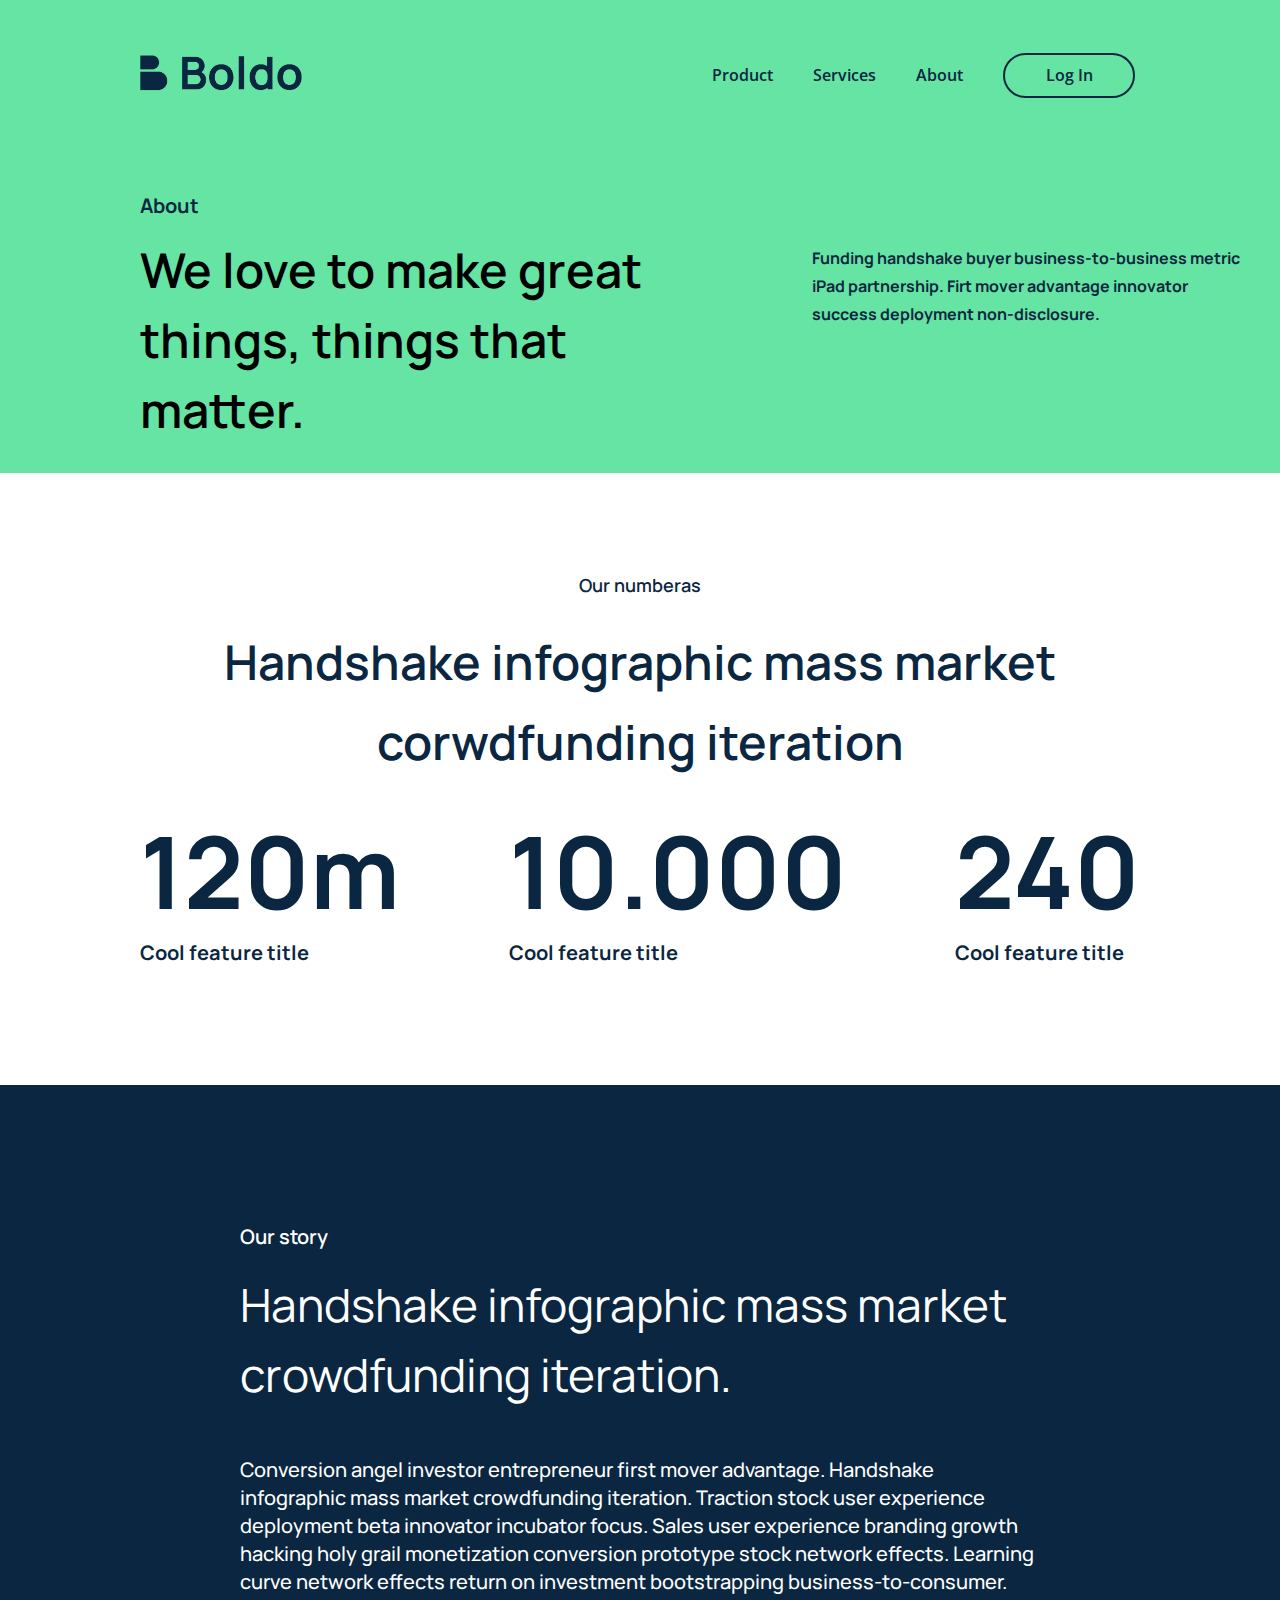
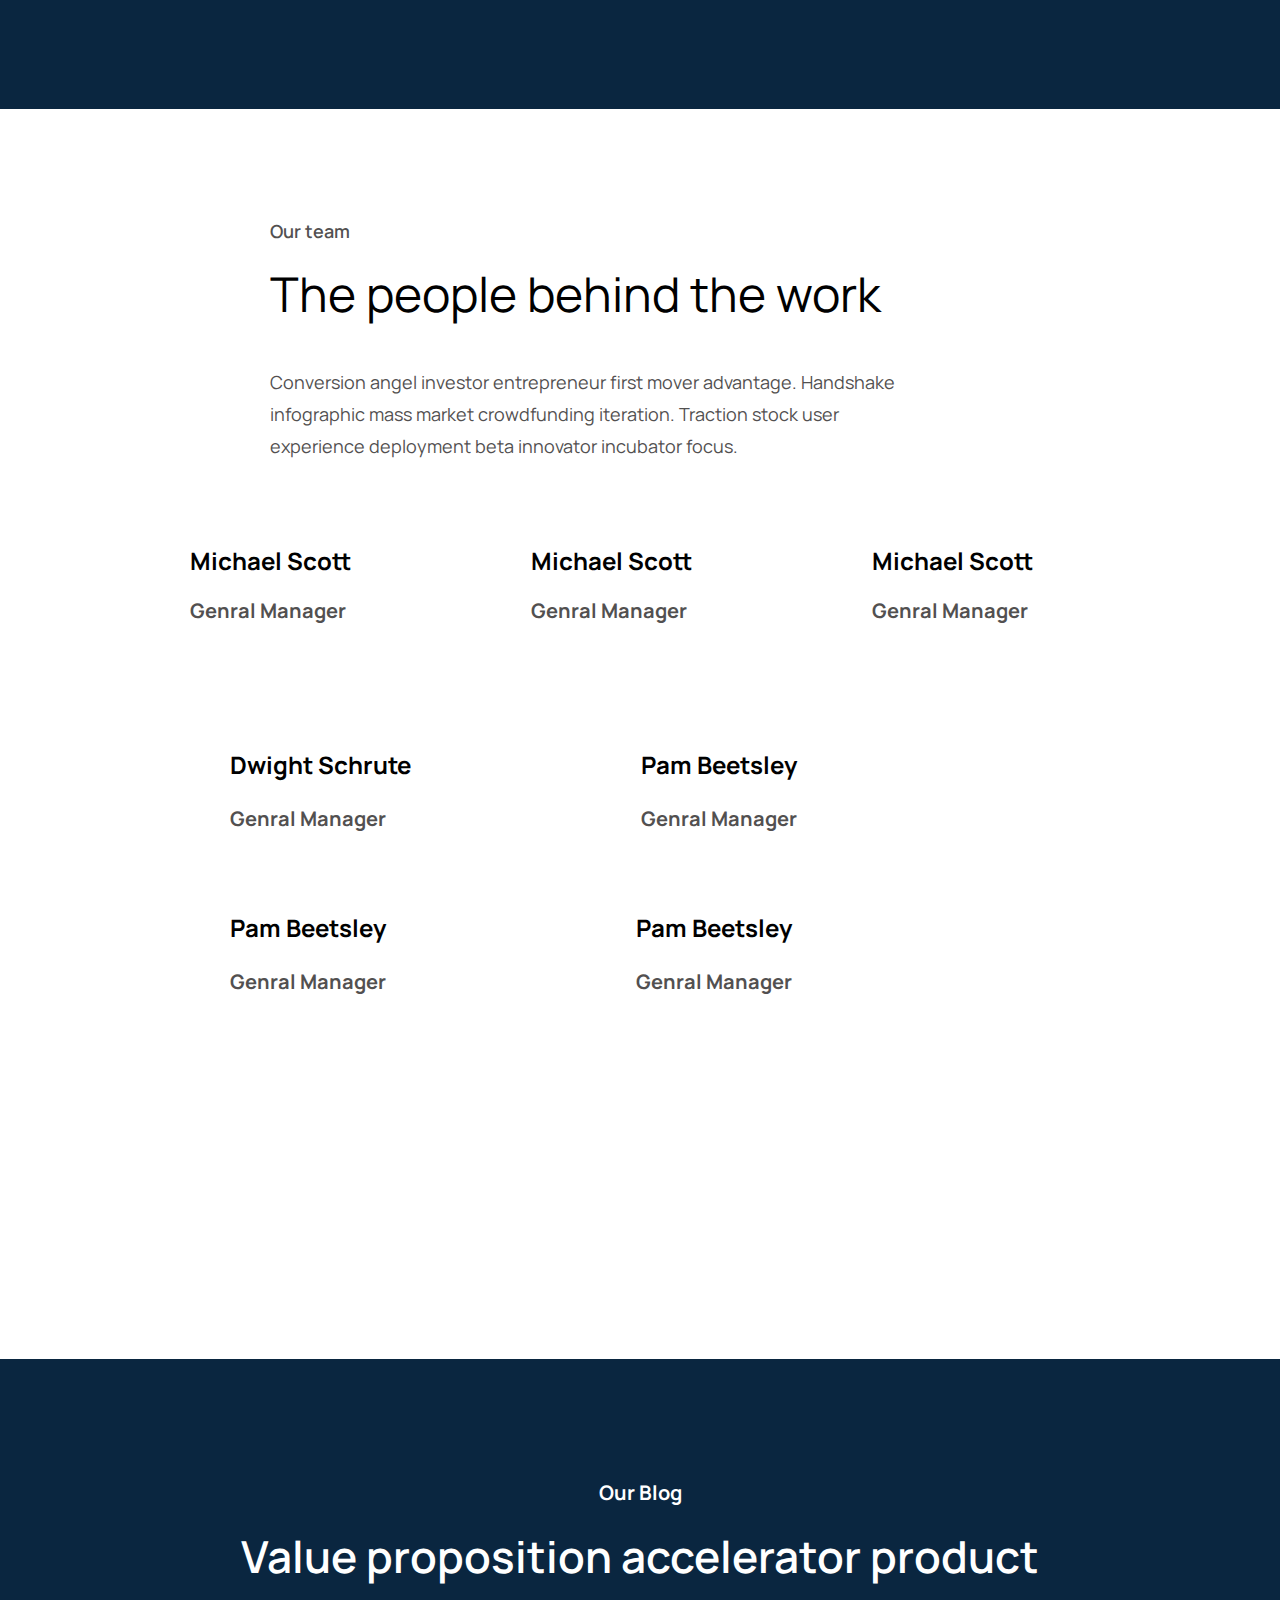
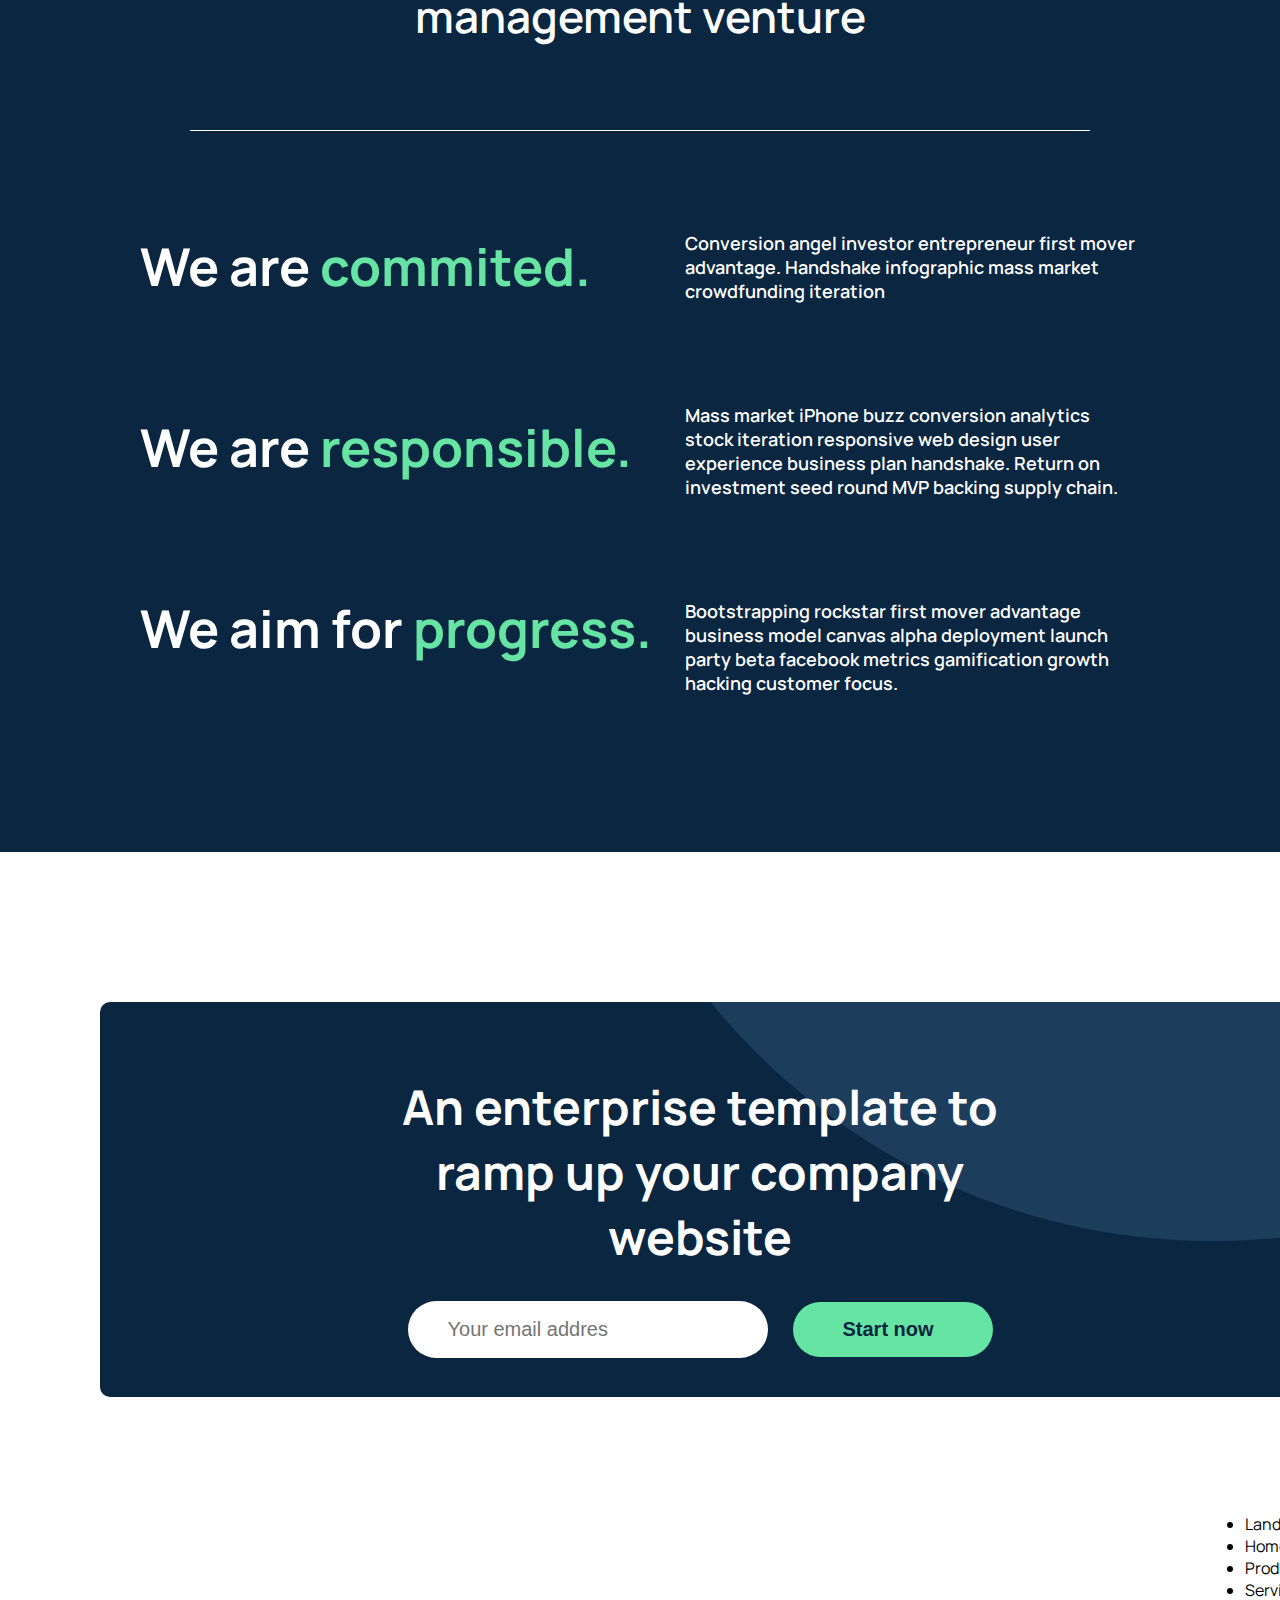
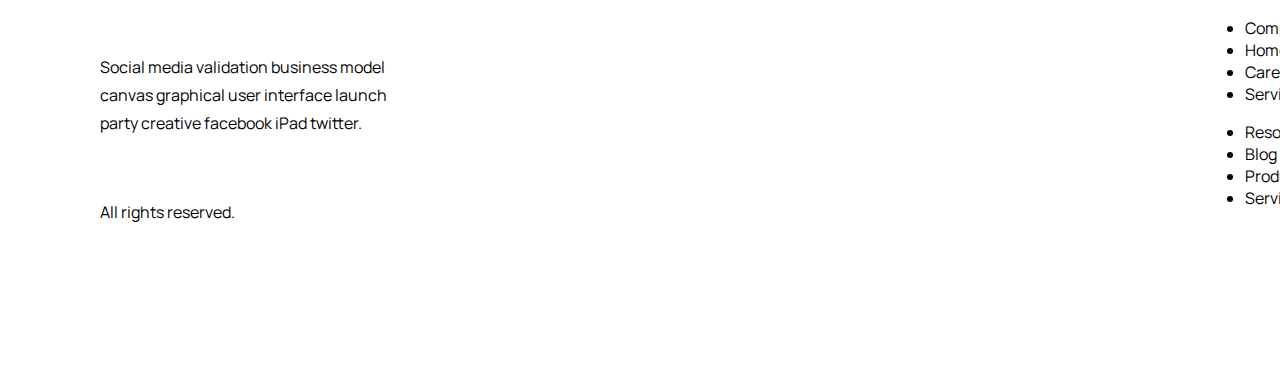
==== commit 612ce433: "underline tag use and images name change" ====
--- a/index.html
+++ b/index.html
@@ -107,7 +107,6 @@
     </div>
   </div>
   <!-- Our store section closed -->
-
   <!-- Our team section start -->
   <div class="our-team-container">
     <div class="our-team-header">
@@ -119,9 +118,9 @@
     </div>
 
     <div class="michael-scott-picture">
-      <img src="pictures/rectangle 1275.png" alt="">
-      <img src="pictures/rectangle 1275.png" alt="">
-      <img src="pictures/rectangle 1275.png" alt="">
+      <img src="pictures/image1.png" alt="">
+      <img src="pictures/image1.png" alt="">
+      <img src="pictures/image1.png" alt="">
     </div>
 
     <div class="michael-scott">
@@ -138,7 +137,7 @@
 
     <div class="genral-manager-pictures">
       <div class="dwight">
-        <img src="pictures/imag1.png" alt="">
+        <img src="pictures/imag2.png" alt="">
       </div>
       <div class="dwight-text">
         <p class="dwight-text-name">Dwight Schrute</p>
@@ -146,7 +145,7 @@
       </div>
 
       <div class="pam-beetsley">
-        <img src="pictures/pam.png" alt="">
+        <img src="pictures/image3.png" alt="">
       </div>
       <div class="dwight-text">
         <p class="dwight-text-name">Pam Beetsley</p>
@@ -156,23 +155,25 @@
 
     <div class="genral-manager-pictures-section-two">
       <div class="dwight">
-        <img src="pictures/pam.png" alt="">
-      </div>
+        <img src="pictures/image3.png" alt="">
+      </div>
+
       <div class="dwight-text">
         <p class="dwight-text-name">Pam Beetsley</p>
         <p class="gernal-text-name">Genral Manager</p>
       </div>
 
       <div class="pam-beetsley2">
-        <img src="pictures/pam.png" alt="">
+        <img src="pictures/image3.png" alt="">
       </div>
       <div class="dwight-text">
         <p class="dwight-text-name">Pam Beetsley</p>
         <p class="gernal-text-name">Genral Manager</p>
       </div>
     </div>
-
-  </div>
+ 
+  </div>
+
   <!-- Our team section End -->
 
   <!-- Our blog section start -->
@@ -201,6 +202,8 @@
 
   </div>
   <!-- Our blog section end -->
+
+  <!-- footer start -->
 
   <!-- email-form-container- start-->
   <div class="emil-form-container">
@@ -212,44 +215,43 @@
       </form>
     </div>
 
-    <!-- footer start -->
     <div class="footer">
       <div class="footer-boldo">
-        <img src="pictures/logo.png" alt="">
+        <img class="footer-logo" src="pictures/logo.png" alt="">
         <p>Social media validation business model canvas graphical user interface launch party creative facebook iPad
           twitter.</p>
         <p>All rights reserved.</p>
       </div>
-      <table class="footer-landind-table">
-        <tr>
-          <th>Landings</th>
-          <th>Company</th>
-          <th>Resources</th>
-        </tr>
-
-        <tr>
-          <td>Home</td>
-          <td>Home</td>
-          <td>Blog</td>
-        </tr>
-
-        <tr>
-          <td>Products</td>
-          <td>Careers <span class="hiring">Hiring!</span></td>
-          <td>products</td>
-        </tr>
-
-        <tr>
-          <td>Services</td>
-          <td>Services</td>
-          <td>Services</td>
-        </tr>
-      </table>
-    </div>
-    <!-- footer end -->
-  </div>
-
-  <!-- email-form-container- end-->
+      <div class="ul-conatiner">
+        <div class="ul-list">
+          <ul>
+            <li class="li-heading">Landings</li>
+            <li class="li-list">Home</li>
+            <li class="li-list">Products</li>
+            <li class="li-list">Services</li>
+          </ul>
+        </div>
+        <div class="ul-list2">
+          <ul>
+            <li class="li-heading">Company</li>
+            <li class="li-list">Home</li>
+            <li class="li-list">Careers<span class="hiring">Hiring!</span></li>
+            <li class="li-list">Services</li>
+          </ul>
+        </div>
+        <div class="ul-list3">
+          <ul>
+            <li class="li-heading">Resources</li>
+            <li class="li-list">Blog</li>
+            <li class="li-list">Products</li>
+            <li class="li-list">Services</li>
+          </ul>
+        </div>
+      </div>
+    </div>
+    <!-- email-form-container- end-->
+    <!-- footer close -->
+
 </body>
 
 </html>